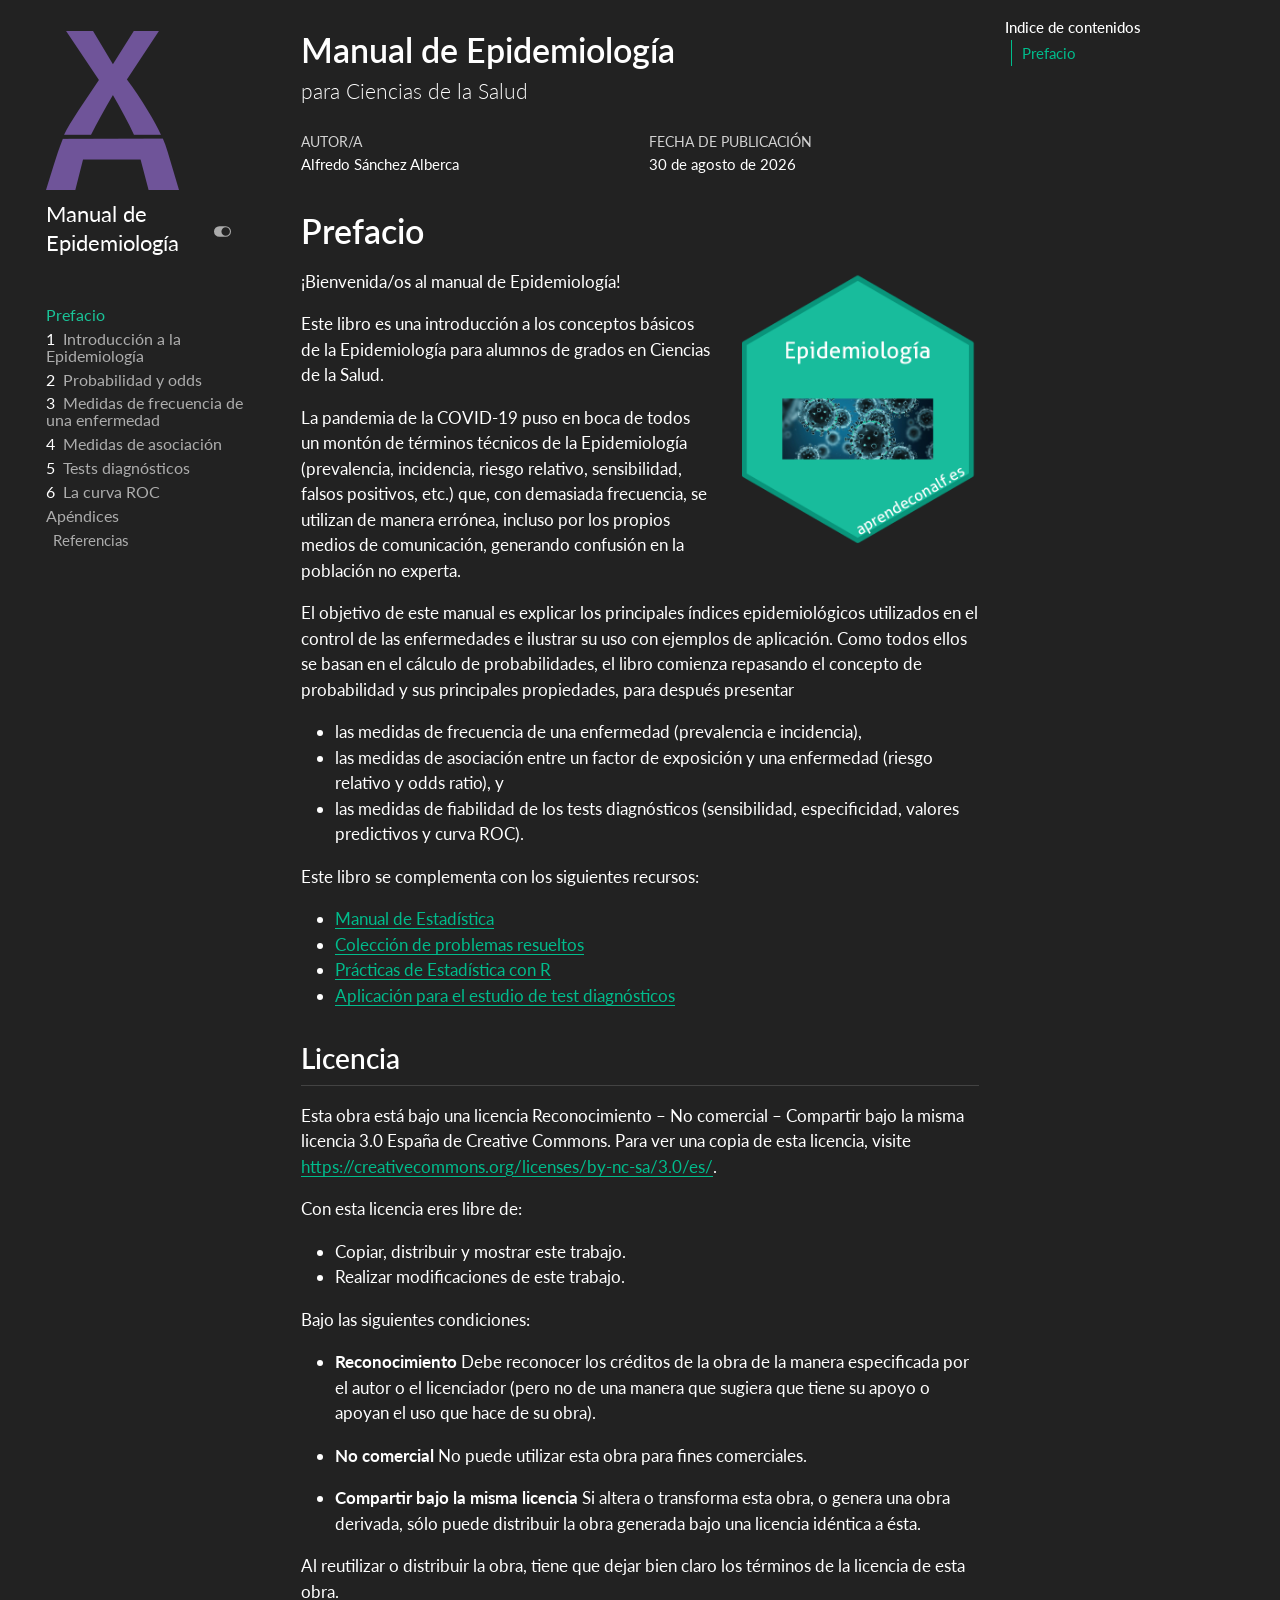
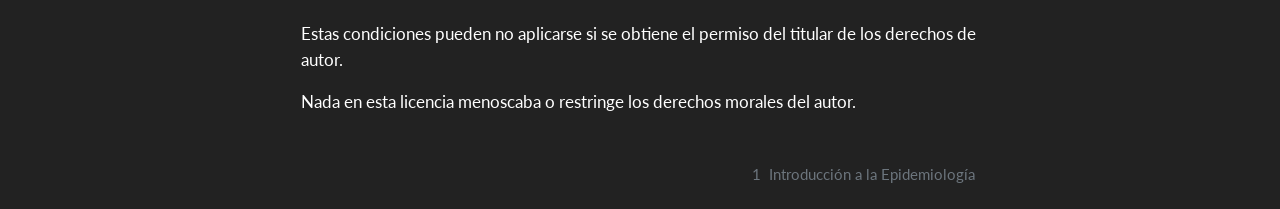
==== docs/index.html @ 42245c19 "Importación inicial." ====
<!DOCTYPE html>
<html xmlns="http://www.w3.org/1999/xhtml" lang="es" xml:lang="es"><head>

<meta charset="utf-8">
<meta name="generator" content="quarto-1.6.40">

<meta name="viewport" content="width=device-width, initial-scale=1.0, user-scalable=yes">

<meta name="author" content="Alfredo Sánchez Alberca">

<title>Manual de Epidemiología</title>
<style>
code{white-space: pre-wrap;}
span.smallcaps{font-variant: small-caps;}
div.columns{display: flex; gap: min(4vw, 1.5em);}
div.column{flex: auto; overflow-x: auto;}
div.hanging-indent{margin-left: 1.5em; text-indent: -1.5em;}
ul.task-list{list-style: none;}
ul.task-list li input[type="checkbox"] {
  width: 0.8em;
  margin: 0 0.8em 0.2em -1em; /* quarto-specific, see https://github.com/quarto-dev/quarto-cli/issues/4556 */ 
  vertical-align: middle;
}
</style>


<script src="site_libs/quarto-nav/quarto-nav.js"></script>
<script src="site_libs/quarto-nav/headroom.min.js"></script>
<script src="site_libs/clipboard/clipboard.min.js"></script>
<script src="site_libs/quarto-search/autocomplete.umd.js"></script>
<script src="site_libs/quarto-search/fuse.min.js"></script>
<script src="site_libs/quarto-search/quarto-search.js"></script>
<meta name="quarto:offset" content="./">
<link href="./01-introduccion.html" rel="next">
<link href="./img/logos/favicon.ico" rel="icon">
<script src="site_libs/quarto-html/quarto.js"></script>
<script src="site_libs/quarto-html/popper.min.js"></script>
<script src="site_libs/quarto-html/tippy.umd.min.js"></script>
<script src="site_libs/quarto-html/anchor.min.js"></script>
<link href="site_libs/quarto-html/tippy.css" rel="stylesheet">
<link href="site_libs/quarto-html/quarto-syntax-highlighting-dece3bd051e391dd7205a6b15f93dc59.css" rel="stylesheet" class="quarto-color-scheme" id="quarto-text-highlighting-styles">
<link href="site_libs/quarto-html/quarto-syntax-highlighting-dark-ed04999718f06b735b1f8009dce43b94.css" rel="stylesheet" class="quarto-color-scheme quarto-color-alternate" id="quarto-text-highlighting-styles">
<script src="site_libs/bootstrap/bootstrap.min.js"></script>
<link href="site_libs/bootstrap/bootstrap-icons.css" rel="stylesheet">
<link href="site_libs/bootstrap/bootstrap-e6bca0c1ddfa0cf89059e52d707f2d83.min.css" rel="stylesheet" append-hash="true" class="quarto-color-scheme" id="quarto-bootstrap" data-mode="light">
<link href="site_libs/bootstrap/bootstrap-dark-5316e78002692aa0bc56f15a3c23a1e3.min.css" rel="stylesheet" append-hash="true" class="quarto-color-scheme quarto-color-alternate" id="quarto-bootstrap" data-mode="dark">
<script id="quarto-search-options" type="application/json">{
  "location": "sidebar",
  "copy-button": false,
  "collapse-after": 3,
  "panel-placement": "start",
  "type": "textbox",
  "limit": 50,
  "keyboard-shortcut": [
    "f",
    "/",
    "s"
  ],
  "show-item-context": false,
  "language": {
    "search-no-results-text": "Sin resultados",
    "search-matching-documents-text": "documentos encontrados",
    "search-copy-link-title": "Copiar el enlace en la busqueda",
    "search-hide-matches-text": "Esconder resultados adicionales",
    "search-more-match-text": "hay más resultados en este documento",
    "search-more-matches-text": "más resultados en este documento",
    "search-clear-button-title": "Borrar",
    "search-text-placeholder": "",
    "search-detached-cancel-button-title": "Cancelar",
    "search-submit-button-title": "Enviar",
    "search-label": "Buscar"
  }
}</script>


<meta property="og:title" content="Manual de Epidemiología">
<meta property="og:description" content="para Ciencias de la Salud">
<meta property="og:image" content="img/logos/sticker.png">
<meta property="og:site_name" content="Manual de Epidemiología">
<meta name="twitter:title" content="Manual de Epidemiología">
<meta name="twitter:description" content="para Ciencias de la Salud">
<meta name="twitter:image" content="img/logos/sticker.png">
<meta name="twitter:site" content="@aprendeconalf">
<meta name="twitter:card" content="summary_large_image">
</head>

<body class="nav-sidebar floating">

<div id="quarto-search-results"></div>
  <header id="quarto-header" class="headroom fixed-top">
  <nav class="quarto-secondary-nav">
    <div class="container-fluid d-flex">
      <button type="button" class="quarto-btn-toggle btn" data-bs-toggle="collapse" role="button" data-bs-target=".quarto-sidebar-collapse-item" aria-controls="quarto-sidebar" aria-expanded="false" aria-label="Alternar barra lateral" onclick="if (window.quartoToggleHeadroom) { window.quartoToggleHeadroom(); }">
        <i class="bi bi-layout-text-sidebar-reverse"></i>
      </button>
        <nav class="quarto-page-breadcrumbs" aria-label="breadcrumb"><ol class="breadcrumb"><li class="breadcrumb-item"><a href="./index.html">Prefacio</a></li></ol></nav>
        <a class="flex-grow-1" role="navigation" data-bs-toggle="collapse" data-bs-target=".quarto-sidebar-collapse-item" aria-controls="quarto-sidebar" aria-expanded="false" aria-label="Alternar barra lateral" onclick="if (window.quartoToggleHeadroom) { window.quartoToggleHeadroom(); }">      
        </a>
      <button type="button" class="btn quarto-search-button" aria-label="Buscar" onclick="window.quartoOpenSearch();">
        <i class="bi bi-search"></i>
      </button>
    </div>
  </nav>
</header>
<!-- content -->
<div id="quarto-content" class="quarto-container page-columns page-rows-contents page-layout-article">
<!-- sidebar -->
  <nav id="quarto-sidebar" class="sidebar collapse collapse-horizontal quarto-sidebar-collapse-item sidebar-navigation floating overflow-auto">
    <div class="pt-lg-2 mt-2 text-left sidebar-header sidebar-header-stacked">
      <a href="./index.html" class="sidebar-logo-link">
      <img src="./img/logos/aprendeconalf.png" alt="" class="sidebar-logo py-0 d-lg-inline d-none">
      </a>
    <div class="sidebar-title mb-0 py-0">
      <a href="./">Manual de Epidemiología</a> 
        <div class="sidebar-tools-main tools-wide">
    <a href="https://aprendeconalf.es" title="" class="quarto-navigation-tool px-1" aria-label=""><i class="bi bi-house-fill"></i></a>
    <div class="dropdown">
      <a href="" title="Download" id="quarto-navigation-tool-dropdown-0" class="quarto-navigation-tool dropdown-toggle px-1" data-bs-toggle="dropdown" aria-expanded="false" role="link" aria-label="Download"><i class="bi bi-download"></i></a>
      <ul class="dropdown-menu" aria-labelledby="quarto-navigation-tool-dropdown-0">
          <li>
            <a class="dropdown-item sidebar-tools-main-item" href="./manual-epidemiologia.pdf">
              <i class="bi bi-file-pdf pe-1"></i>
            Download PDF
            </a>
          </li>
          <li>
            <a class="dropdown-item sidebar-tools-main-item" href="./manual-epidemiologia.epub">
              <i class="bi bi-journal pe-1"></i>
            Download ePub
            </a>
          </li>
      </ul>
    </div>
    <div class="dropdown">
      <a href="" title="Share" id="quarto-navigation-tool-dropdown-1" class="quarto-navigation-tool dropdown-toggle px-1" data-bs-toggle="dropdown" aria-expanded="false" role="link" aria-label="Share"><i class="bi bi-share"></i></a>
      <ul class="dropdown-menu" aria-labelledby="quarto-navigation-tool-dropdown-1">
          <li>
            <a class="dropdown-item sidebar-tools-main-item" href="https://twitter.com/intent/tweet?url=|url|">
              <i class="bi bi-twitter pe-1"></i>
            Twitter
            </a>
          </li>
          <li>
            <a class="dropdown-item sidebar-tools-main-item" href="https://www.linkedin.com/sharing/share-offsite/?url=|url|">
              <i class="bi bi-linkedin pe-1"></i>
            LinkedIn
            </a>
          </li>
      </ul>
    </div>
  <a href="" class="quarto-color-scheme-toggle quarto-navigation-tool  px-1" onclick="window.quartoToggleColorScheme(); return false;" title="Alternar modo oscuro"><i class="bi"></i></a>
</div>
    </div>
      </div>
        <div class="mt-2 flex-shrink-0 align-items-center">
        <div class="sidebar-search">
        <div id="quarto-search" class="" title="Buscar"></div>
        </div>
        </div>
    <div class="sidebar-menu-container"> 
    <ul class="list-unstyled mt-1">
        <li class="sidebar-item">
  <div class="sidebar-item-container"> 
  <a href="./index.html" class="sidebar-item-text sidebar-link active">
 <span class="menu-text">Prefacio</span></a>
  </div>
</li>
        <li class="sidebar-item">
  <div class="sidebar-item-container"> 
  <a href="./01-introduccion.html" class="sidebar-item-text sidebar-link">
 <span class="menu-text"><span class="chapter-number">1</span>&nbsp; <span class="chapter-title">Introducción a la Epidemiología</span></span></a>
  </div>
</li>
        <li class="sidebar-item">
  <div class="sidebar-item-container"> 
  <a href="./02-probabilidad.html" class="sidebar-item-text sidebar-link">
 <span class="menu-text"><span class="chapter-number">2</span>&nbsp; <span class="chapter-title">Probabilidad y odds</span></span></a>
  </div>
</li>
        <li class="sidebar-item">
  <div class="sidebar-item-container"> 
  <a href="./03-medidas-frecuencia.html" class="sidebar-item-text sidebar-link">
 <span class="menu-text"><span class="chapter-number">3</span>&nbsp; <span class="chapter-title">Medidas de frecuencia de una enfermedad</span></span></a>
  </div>
</li>
        <li class="sidebar-item">
  <div class="sidebar-item-container"> 
  <a href="./04-medidas-asociacion.html" class="sidebar-item-text sidebar-link">
 <span class="menu-text"><span class="chapter-number">4</span>&nbsp; <span class="chapter-title">Medidas de asociación</span></span></a>
  </div>
</li>
        <li class="sidebar-item">
  <div class="sidebar-item-container"> 
  <a href="./05-tests-diagnosticos.html" class="sidebar-item-text sidebar-link">
 <span class="menu-text"><span class="chapter-number">5</span>&nbsp; <span class="chapter-title">Tests diagnósticos</span></span></a>
  </div>
</li>
        <li class="sidebar-item">
  <div class="sidebar-item-container"> 
  <a href="./06-curva-roc.html" class="sidebar-item-text sidebar-link">
 <span class="menu-text"><span class="chapter-number">6</span>&nbsp; <span class="chapter-title">La curva ROC</span></span></a>
  </div>
</li>
        <li class="sidebar-item sidebar-item-section">
      <div class="sidebar-item-container"> 
            <a class="sidebar-item-text sidebar-link text-start" data-bs-toggle="collapse" data-bs-target="#quarto-sidebar-section-1" role="navigation" aria-expanded="true">
 <span class="menu-text">Apéndices</span></a>
          <a class="sidebar-item-toggle text-start" data-bs-toggle="collapse" data-bs-target="#quarto-sidebar-section-1" role="navigation" aria-expanded="true" aria-label="Alternar sección">
            <i class="bi bi-chevron-right ms-2"></i>
          </a> 
      </div>
      <ul id="quarto-sidebar-section-1" class="collapse list-unstyled sidebar-section depth1 show">  
          <li class="sidebar-item">
  <div class="sidebar-item-container"> 
  <a href="./referencias.html" class="sidebar-item-text sidebar-link">
 <span class="menu-text">Referencias</span></a>
  </div>
</li>
      </ul>
  </li>
    </ul>
    </div>
</nav>
<div id="quarto-sidebar-glass" class="quarto-sidebar-collapse-item" data-bs-toggle="collapse" data-bs-target=".quarto-sidebar-collapse-item"></div>
<!-- margin-sidebar -->
    <div id="quarto-margin-sidebar" class="sidebar margin-sidebar">
        <nav id="TOC" role="doc-toc" class="toc-active">
    <h2 id="toc-title">Indice de contenidos</h2>
   
  <ul>
  <li><a href="#prefacio" id="toc-prefacio" class="nav-link active" data-scroll-target="#prefacio">Prefacio</a>
  <ul class="collapse">
  <li><a href="#licencia" id="toc-licencia" class="nav-link" data-scroll-target="#licencia">Licencia</a></li>
  </ul></li>
  </ul>
</nav>
    </div>
<!-- main -->
<main class="content" id="quarto-document-content">

<header id="title-block-header" class="quarto-title-block default">
<div class="quarto-title">
<h1 class="title">Manual de Epidemiología</h1>
<p class="subtitle lead">para Ciencias de la Salud</p>
</div>



<div class="quarto-title-meta">

    <div>
    <div class="quarto-title-meta-heading">Autor/a</div>
    <div class="quarto-title-meta-contents">
             <p>Alfredo Sánchez Alberca </p>
          </div>
  </div>
    
    <div>
    <div class="quarto-title-meta-heading">Fecha de Publicación</div>
    <div class="quarto-title-meta-contents">
      <p class="date">30 de agosto de 2026</p>
    </div>
  </div>
  
    
  </div>
  


</header>



<section id="prefacio" class="level1 unnumbered">
<h1 class="unnumbered">Prefacio</h1><p><img src="img/logos/sticker.png" title="Manual de Epidemiología" class="quarto-cover-image img-fluid"></p>
<p>¡Bienvenida/os al manual de Epidemiología!</p>
<p>Este libro es una introducción a los conceptos básicos de la Epidemiología para alumnos de grados en Ciencias de la Salud.</p>
<p>La pandemia de la COVID-19 puso en boca de todos un montón de términos técnicos de la Epidemiología (prevalencia, incidencia, riesgo relativo, sensibilidad, falsos positivos, etc.) que, con demasiada frecuencia, se utilizan de manera errónea, incluso por los propios medios de comunicación, generando confusión en la población no experta.</p>
<p>El objetivo de este manual es explicar los principales índices epidemiológicos utilizados en el control de las enfermedades e ilustrar su uso con ejemplos de aplicación. Como todos ellos se basan en el cálculo de probabilidades, el libro comienza repasando el concepto de probabilidad y sus principales propiedades, para después presentar</p>
<ul>
<li>las medidas de frecuencia de una enfermedad (prevalencia e incidencia),</li>
<li>las medidas de asociación entre un factor de exposición y una enfermedad (riesgo relativo y odds ratio), y</li>
<li>las medidas de fiabilidad de los tests diagnósticos (sensibilidad, especificidad, valores predictivos y curva ROC).</li>
</ul>
<p>Este libro se complementa con los siguientes recursos:</p>
<ul>
<li><a href="https://aprendeconalf.es/estadistica-manual/">Manual de Estadística</a></li>
<li><a href="https://aprendeconalf.es/estadistica-ejercicios/">Colección de problemas resueltos</a></li>
<li><a href="https://aprendeconalf.es/estadistica-practicas-r/">Prácticas de Estadística con R</a></li>
<li><a href="http://nube.aprendeconalf.es/shiny/diagnostic-test/">Aplicación para el estudio de test diagnósticos</a></li>
</ul>
<section id="licencia" class="level2">
<h2 class="anchored" data-anchor-id="licencia">Licencia</h2>
<p>Esta obra está bajo una licencia Reconocimiento – No comercial – Compartir bajo la misma licencia 3.0 España de Creative Commons. Para ver una copia de esta licencia, visite <a href="https://creativecommons.org/licenses/by-nc-sa/3.0/es/">https://creativecommons.org/licenses/by-nc-sa/3.0/es/</a>.</p>
<p>Con esta licencia eres libre de:</p>
<ul>
<li>Copiar, distribuir y mostrar este trabajo.</li>
<li>Realizar modificaciones de este trabajo.</li>
</ul>
<p>Bajo las siguientes condiciones:</p>
<ul>
<li><p><strong>Reconocimiento</strong> Debe reconocer los créditos de la obra de la manera especificada por el autor o el licenciador (pero no de una manera que sugiera que tiene su apoyo o apoyan el uso que hace de su obra).</p></li>
<li><p><strong>No comercial</strong> No puede utilizar esta obra para fines comerciales.</p></li>
<li><p><strong>Compartir bajo la misma licencia</strong> Si altera o transforma esta obra, o genera una obra derivada, sólo puede distribuir la obra generada bajo una licencia idéntica a ésta.</p></li>
</ul>
<p>Al reutilizar o distribuir la obra, tiene que dejar bien claro los términos de la licencia de esta obra.</p>
<p>Estas condiciones pueden no aplicarse si se obtiene el permiso del titular de los derechos de autor.</p>
<p>Nada en esta licencia menoscaba o restringe los derechos morales del autor.</p>


</section>
</section>

</main> <!-- /main -->
<script id="quarto-html-after-body" type="application/javascript">
window.document.addEventListener("DOMContentLoaded", function (event) {
  const toggleBodyColorMode = (bsSheetEl) => {
    const mode = bsSheetEl.getAttribute("data-mode");
    const bodyEl = window.document.querySelector("body");
    if (mode === "dark") {
      bodyEl.classList.add("quarto-dark");
      bodyEl.classList.remove("quarto-light");
    } else {
      bodyEl.classList.add("quarto-light");
      bodyEl.classList.remove("quarto-dark");
    }
  }
  const toggleBodyColorPrimary = () => {
    const bsSheetEl = window.document.querySelector("link#quarto-bootstrap");
    if (bsSheetEl) {
      toggleBodyColorMode(bsSheetEl);
    }
  }
  toggleBodyColorPrimary();  
  const disableStylesheet = (stylesheets) => {
    for (let i=0; i < stylesheets.length; i++) {
      const stylesheet = stylesheets[i];
      stylesheet.rel = 'prefetch';
    }
  }
  const enableStylesheet = (stylesheets) => {
    for (let i=0; i < stylesheets.length; i++) {
      const stylesheet = stylesheets[i];
      stylesheet.rel = 'stylesheet';
    }
  }
  const manageTransitions = (selector, allowTransitions) => {
    const els = window.document.querySelectorAll(selector);
    for (let i=0; i < els.length; i++) {
      const el = els[i];
      if (allowTransitions) {
        el.classList.remove('notransition');
      } else {
        el.classList.add('notransition');
      }
    }
  }
  const toggleGiscusIfUsed = (isAlternate, darkModeDefault) => {
    const baseTheme = document.querySelector('#giscus-base-theme')?.value ?? 'light';
    const alternateTheme = document.querySelector('#giscus-alt-theme')?.value ?? 'dark';
    let newTheme = '';
    if(darkModeDefault) {
      newTheme = isAlternate ? baseTheme : alternateTheme;
    } else {
      newTheme = isAlternate ? alternateTheme : baseTheme;
    }
    const changeGiscusTheme = () => {
      // From: https://github.com/giscus/giscus/issues/336
      const sendMessage = (message) => {
        const iframe = document.querySelector('iframe.giscus-frame');
        if (!iframe) return;
        iframe.contentWindow.postMessage({ giscus: message }, 'https://giscus.app');
      }
      sendMessage({
        setConfig: {
          theme: newTheme
        }
      });
    }
    const isGiscussLoaded = window.document.querySelector('iframe.giscus-frame') !== null;
    if (isGiscussLoaded) {
      changeGiscusTheme();
    }
  }
  const toggleColorMode = (alternate) => {
    // Switch the stylesheets
    const alternateStylesheets = window.document.querySelectorAll('link.quarto-color-scheme.quarto-color-alternate');
    manageTransitions('#quarto-margin-sidebar .nav-link', false);
    if (alternate) {
      enableStylesheet(alternateStylesheets);
      for (const sheetNode of alternateStylesheets) {
        if (sheetNode.id === "quarto-bootstrap") {
          toggleBodyColorMode(sheetNode);
        }
      }
    } else {
      disableStylesheet(alternateStylesheets);
      toggleBodyColorPrimary();
    }
    manageTransitions('#quarto-margin-sidebar .nav-link', true);
    // Switch the toggles
    const toggles = window.document.querySelectorAll('.quarto-color-scheme-toggle');
    for (let i=0; i < toggles.length; i++) {
      const toggle = toggles[i];
      if (toggle) {
        if (alternate) {
          toggle.classList.add("alternate");     
        } else {
          toggle.classList.remove("alternate");
        }
      }
    }
    // Hack to workaround the fact that safari doesn't
    // properly recolor the scrollbar when toggling (#1455)
    if (navigator.userAgent.indexOf('Safari') > 0 && navigator.userAgent.indexOf('Chrome') == -1) {
      manageTransitions("body", false);
      window.scrollTo(0, 1);
      setTimeout(() => {
        window.scrollTo(0, 0);
        manageTransitions("body", true);
      }, 40);  
    }
  }
  const isFileUrl = () => { 
    return window.location.protocol === 'file:';
  }
  const hasAlternateSentinel = () => {  
    let styleSentinel = getColorSchemeSentinel();
    if (styleSentinel !== null) {
      return styleSentinel === "alternate";
    } else {
      return false;
    }
  }
  const setStyleSentinel = (alternate) => {
    const value = alternate ? "alternate" : "default";
    if (!isFileUrl()) {
      window.localStorage.setItem("quarto-color-scheme", value);
    } else {
      localAlternateSentinel = value;
    }
  }
  const getColorSchemeSentinel = () => {
    if (!isFileUrl()) {
      const storageValue = window.localStorage.getItem("quarto-color-scheme");
      return storageValue != null ? storageValue : localAlternateSentinel;
    } else {
      return localAlternateSentinel;
    }
  }
  const darkModeDefault = true;
  let localAlternateSentinel = darkModeDefault ? 'alternate' : 'default';
  // Dark / light mode switch
  window.quartoToggleColorScheme = () => {
    // Read the current dark / light value 
    let toAlternate = !hasAlternateSentinel();
    toggleColorMode(toAlternate);
    setStyleSentinel(toAlternate);
    toggleGiscusIfUsed(toAlternate, darkModeDefault);
  };
  // Ensure there is a toggle, if there isn't float one in the top right
  if (window.document.querySelector('.quarto-color-scheme-toggle') === null) {
    const a = window.document.createElement('a');
    a.classList.add('top-right');
    a.classList.add('quarto-color-scheme-toggle');
    a.href = "";
    a.onclick = function() { try { window.quartoToggleColorScheme(); } catch {} return false; };
    const i = window.document.createElement("i");
    i.classList.add('bi');
    a.appendChild(i);
    window.document.body.appendChild(a);
  }
  // Switch to dark mode if need be
  if (hasAlternateSentinel()) {
    toggleColorMode(true);
  } else {
    toggleColorMode(false);
  }
  const icon = "";
  const anchorJS = new window.AnchorJS();
  anchorJS.options = {
    placement: 'right',
    icon: icon
  };
  anchorJS.add('.anchored');
  const isCodeAnnotation = (el) => {
    for (const clz of el.classList) {
      if (clz.startsWith('code-annotation-')) {                     
        return true;
      }
    }
    return false;
  }
  const onCopySuccess = function(e) {
    // button target
    const button = e.trigger;
    // don't keep focus
    button.blur();
    // flash "checked"
    button.classList.add('code-copy-button-checked');
    var currentTitle = button.getAttribute("title");
    button.setAttribute("title", "Copiada");
    let tooltip;
    if (window.bootstrap) {
      button.setAttribute("data-bs-toggle", "tooltip");
      button.setAttribute("data-bs-placement", "left");
      button.setAttribute("data-bs-title", "Copiada");
      tooltip = new bootstrap.Tooltip(button, 
        { trigger: "manual", 
          customClass: "code-copy-button-tooltip",
          offset: [0, -8]});
      tooltip.show();    
    }
    setTimeout(function() {
      if (tooltip) {
        tooltip.hide();
        button.removeAttribute("data-bs-title");
        button.removeAttribute("data-bs-toggle");
        button.removeAttribute("data-bs-placement");
      }
      button.setAttribute("title", currentTitle);
      button.classList.remove('code-copy-button-checked');
    }, 1000);
    // clear code selection
    e.clearSelection();
  }
  const getTextToCopy = function(trigger) {
      const codeEl = trigger.previousElementSibling.cloneNode(true);
      for (const childEl of codeEl.children) {
        if (isCodeAnnotation(childEl)) {
          childEl.remove();
        }
      }
      return codeEl.innerText;
  }
  const clipboard = new window.ClipboardJS('.code-copy-button:not([data-in-quarto-modal])', {
    text: getTextToCopy
  });
  clipboard.on('success', onCopySuccess);
  if (window.document.getElementById('quarto-embedded-source-code-modal')) {
    const clipboardModal = new window.ClipboardJS('.code-copy-button[data-in-quarto-modal]', {
      text: getTextToCopy,
      container: window.document.getElementById('quarto-embedded-source-code-modal')
    });
    clipboardModal.on('success', onCopySuccess);
  }
    var localhostRegex = new RegExp(/^(?:http|https):\/\/localhost\:?[0-9]*\//);
    var mailtoRegex = new RegExp(/^mailto:/);
      var filterRegex = new RegExp('/' + window.location.host + '/');
    var isInternal = (href) => {
        return filterRegex.test(href) || localhostRegex.test(href) || mailtoRegex.test(href);
    }
    // Inspect non-navigation links and adorn them if external
 	var links = window.document.querySelectorAll('a[href]:not(.nav-link):not(.navbar-brand):not(.toc-action):not(.sidebar-link):not(.sidebar-item-toggle):not(.pagination-link):not(.no-external):not([aria-hidden]):not(.dropdown-item):not(.quarto-navigation-tool):not(.about-link)');
    for (var i=0; i<links.length; i++) {
      const link = links[i];
      if (!isInternal(link.href)) {
        // undo the damage that might have been done by quarto-nav.js in the case of
        // links that we want to consider external
        if (link.dataset.originalHref !== undefined) {
          link.href = link.dataset.originalHref;
        }
      }
    }
  function tippyHover(el, contentFn, onTriggerFn, onUntriggerFn) {
    const config = {
      allowHTML: true,
      maxWidth: 500,
      delay: 100,
      arrow: false,
      appendTo: function(el) {
          return el.parentElement;
      },
      interactive: true,
      interactiveBorder: 10,
      theme: 'quarto',
      placement: 'bottom-start',
    };
    if (contentFn) {
      config.content = contentFn;
    }
    if (onTriggerFn) {
      config.onTrigger = onTriggerFn;
    }
    if (onUntriggerFn) {
      config.onUntrigger = onUntriggerFn;
    }
    window.tippy(el, config); 
  }
  const noterefs = window.document.querySelectorAll('a[role="doc-noteref"]');
  for (var i=0; i<noterefs.length; i++) {
    const ref = noterefs[i];
    tippyHover(ref, function() {
      // use id or data attribute instead here
      let href = ref.getAttribute('data-footnote-href') || ref.getAttribute('href');
      try { href = new URL(href).hash; } catch {}
      const id = href.replace(/^#\/?/, "");
      const note = window.document.getElementById(id);
      if (note) {
        return note.innerHTML;
      } else {
        return "";
      }
    });
  }
  const xrefs = window.document.querySelectorAll('a.quarto-xref');
  const processXRef = (id, note) => {
    // Strip column container classes
    const stripColumnClz = (el) => {
      el.classList.remove("page-full", "page-columns");
      if (el.children) {
        for (const child of el.children) {
          stripColumnClz(child);
        }
      }
    }
    stripColumnClz(note)
    if (id === null || id.startsWith('sec-')) {
      // Special case sections, only their first couple elements
      const container = document.createElement("div");
      if (note.children && note.children.length > 2) {
        container.appendChild(note.children[0].cloneNode(true));
        for (let i = 1; i < note.children.length; i++) {
          const child = note.children[i];
          if (child.tagName === "P" && child.innerText === "") {
            continue;
          } else {
            container.appendChild(child.cloneNode(true));
            break;
          }
        }
        if (window.Quarto?.typesetMath) {
          window.Quarto.typesetMath(container);
        }
        return container.innerHTML
      } else {
        if (window.Quarto?.typesetMath) {
          window.Quarto.typesetMath(note);
        }
        return note.innerHTML;
      }
    } else {
      // Remove any anchor links if they are present
      const anchorLink = note.querySelector('a.anchorjs-link');
      if (anchorLink) {
        anchorLink.remove();
      }
      if (window.Quarto?.typesetMath) {
        window.Quarto.typesetMath(note);
      }
      if (note.classList.contains("callout")) {
        return note.outerHTML;
      } else {
        return note.innerHTML;
      }
    }
  }
  for (var i=0; i<xrefs.length; i++) {
    const xref = xrefs[i];
    tippyHover(xref, undefined, function(instance) {
      instance.disable();
      let url = xref.getAttribute('href');
      let hash = undefined; 
      if (url.startsWith('#')) {
        hash = url;
      } else {
        try { hash = new URL(url).hash; } catch {}
      }
      if (hash) {
        const id = hash.replace(/^#\/?/, "");
        const note = window.document.getElementById(id);
        if (note !== null) {
          try {
            const html = processXRef(id, note.cloneNode(true));
            instance.setContent(html);
          } finally {
            instance.enable();
            instance.show();
          }
        } else {
          // See if we can fetch this
          fetch(url.split('#')[0])
          .then(res => res.text())
          .then(html => {
            const parser = new DOMParser();
            const htmlDoc = parser.parseFromString(html, "text/html");
            const note = htmlDoc.getElementById(id);
            if (note !== null) {
              const html = processXRef(id, note);
              instance.setContent(html);
            } 
          }).finally(() => {
            instance.enable();
            instance.show();
          });
        }
      } else {
        // See if we can fetch a full url (with no hash to target)
        // This is a special case and we should probably do some content thinning / targeting
        fetch(url)
        .then(res => res.text())
        .then(html => {
          const parser = new DOMParser();
          const htmlDoc = parser.parseFromString(html, "text/html");
          const note = htmlDoc.querySelector('main.content');
          if (note !== null) {
            // This should only happen for chapter cross references
            // (since there is no id in the URL)
            // remove the first header
            if (note.children.length > 0 && note.children[0].tagName === "HEADER") {
              note.children[0].remove();
            }
            const html = processXRef(null, note);
            instance.setContent(html);
          } 
        }).finally(() => {
          instance.enable();
          instance.show();
        });
      }
    }, function(instance) {
    });
  }
      let selectedAnnoteEl;
      const selectorForAnnotation = ( cell, annotation) => {
        let cellAttr = 'data-code-cell="' + cell + '"';
        let lineAttr = 'data-code-annotation="' +  annotation + '"';
        const selector = 'span[' + cellAttr + '][' + lineAttr + ']';
        return selector;
      }
      const selectCodeLines = (annoteEl) => {
        const doc = window.document;
        const targetCell = annoteEl.getAttribute("data-target-cell");
        const targetAnnotation = annoteEl.getAttribute("data-target-annotation");
        const annoteSpan = window.document.querySelector(selectorForAnnotation(targetCell, targetAnnotation));
        const lines = annoteSpan.getAttribute("data-code-lines").split(",");
        const lineIds = lines.map((line) => {
          return targetCell + "-" + line;
        })
        let top = null;
        let height = null;
        let parent = null;
        if (lineIds.length > 0) {
            //compute the position of the single el (top and bottom and make a div)
            const el = window.document.getElementById(lineIds[0]);
            top = el.offsetTop;
            height = el.offsetHeight;
            parent = el.parentElement.parentElement;
          if (lineIds.length > 1) {
            const lastEl = window.document.getElementById(lineIds[lineIds.length - 1]);
            const bottom = lastEl.offsetTop + lastEl.offsetHeight;
            height = bottom - top;
          }
          if (top !== null && height !== null && parent !== null) {
            // cook up a div (if necessary) and position it 
            let div = window.document.getElementById("code-annotation-line-highlight");
            if (div === null) {
              div = window.document.createElement("div");
              div.setAttribute("id", "code-annotation-line-highlight");
              div.style.position = 'absolute';
              parent.appendChild(div);
            }
            div.style.top = top - 2 + "px";
            div.style.height = height + 4 + "px";
            div.style.left = 0;
            let gutterDiv = window.document.getElementById("code-annotation-line-highlight-gutter");
            if (gutterDiv === null) {
              gutterDiv = window.document.createElement("div");
              gutterDiv.setAttribute("id", "code-annotation-line-highlight-gutter");
              gutterDiv.style.position = 'absolute';
              const codeCell = window.document.getElementById(targetCell);
              const gutter = codeCell.querySelector('.code-annotation-gutter');
              gutter.appendChild(gutterDiv);
            }
            gutterDiv.style.top = top - 2 + "px";
            gutterDiv.style.height = height + 4 + "px";
          }
          selectedAnnoteEl = annoteEl;
        }
      };
      const unselectCodeLines = () => {
        const elementsIds = ["code-annotation-line-highlight", "code-annotation-line-highlight-gutter"];
        elementsIds.forEach((elId) => {
          const div = window.document.getElementById(elId);
          if (div) {
            div.remove();
          }
        });
        selectedAnnoteEl = undefined;
      };
        // Handle positioning of the toggle
    window.addEventListener(
      "resize",
      throttle(() => {
        elRect = undefined;
        if (selectedAnnoteEl) {
          selectCodeLines(selectedAnnoteEl);
        }
      }, 10)
    );
    function throttle(fn, ms) {
    let throttle = false;
    let timer;
      return (...args) => {
        if(!throttle) { // first call gets through
            fn.apply(this, args);
            throttle = true;
        } else { // all the others get throttled
            if(timer) clearTimeout(timer); // cancel #2
            timer = setTimeout(() => {
              fn.apply(this, args);
              timer = throttle = false;
            }, ms);
        }
      };
    }
      // Attach click handler to the DT
      const annoteDls = window.document.querySelectorAll('dt[data-target-cell]');
      for (const annoteDlNode of annoteDls) {
        annoteDlNode.addEventListener('click', (event) => {
          const clickedEl = event.target;
          if (clickedEl !== selectedAnnoteEl) {
            unselectCodeLines();
            const activeEl = window.document.querySelector('dt[data-target-cell].code-annotation-active');
            if (activeEl) {
              activeEl.classList.remove('code-annotation-active');
            }
            selectCodeLines(clickedEl);
            clickedEl.classList.add('code-annotation-active');
          } else {
            // Unselect the line
            unselectCodeLines();
            clickedEl.classList.remove('code-annotation-active');
          }
        });
      }
  const findCites = (el) => {
    const parentEl = el.parentElement;
    if (parentEl) {
      const cites = parentEl.dataset.cites;
      if (cites) {
        return {
          el,
          cites: cites.split(' ')
        };
      } else {
        return findCites(el.parentElement)
      }
    } else {
      return undefined;
    }
  };
  var bibliorefs = window.document.querySelectorAll('a[role="doc-biblioref"]');
  for (var i=0; i<bibliorefs.length; i++) {
    const ref = bibliorefs[i];
    const citeInfo = findCites(ref);
    if (citeInfo) {
      tippyHover(citeInfo.el, function() {
        var popup = window.document.createElement('div');
        citeInfo.cites.forEach(function(cite) {
          var citeDiv = window.document.createElement('div');
          citeDiv.classList.add('hanging-indent');
          citeDiv.classList.add('csl-entry');
          var biblioDiv = window.document.getElementById('ref-' + cite);
          if (biblioDiv) {
            citeDiv.innerHTML = biblioDiv.innerHTML;
          }
          popup.appendChild(citeDiv);
        });
        return popup.innerHTML;
      });
    }
  }
});
</script>
<nav class="page-navigation">
  <div class="nav-page nav-page-previous">
  </div>
  <div class="nav-page nav-page-next">
      <a href="./01-introduccion.html" class="pagination-link" aria-label="Introducción a la Epidemiología">
        <span class="nav-page-text"><span class="chapter-number">1</span>&nbsp; <span class="chapter-title">Introducción a la Epidemiología</span></span> <i class="bi bi-arrow-right-short"></i>
      </a>
  </div>
</nav>
</div> <!-- /content -->




</body></html>
---- docs/site_libs/quarto-html/tippy.css ----
.tippy-box[data-animation=fade][data-state=hidden]{opacity:0}[data-tippy-root]{max-width:calc(100vw - 10px)}.tippy-box{position:relative;background-color:#333;color:#fff;border-radius:4px;font-size:14px;line-height:1.4;white-space:normal;outline:0;transition-property:transform,visibility,opacity}.tippy-box[data-placement^=top]>.tippy-arrow{bottom:0}.tippy-box[data-placement^=top]>.tippy-arrow:before{bottom:-7px;left:0;border-width:8px 8px 0;border-top-color:initial;transform-origin:center top}.tippy-box[data-placement^=bottom]>.tippy-arrow{top:0}.tippy-box[data-placement^=bottom]>.tippy-arrow:before{top:-7px;left:0;border-width:0 8px 8px;border-bottom-color:initial;transform-origin:center bottom}.tippy-box[data-placement^=left]>.tippy-arrow{right:0}.tippy-box[data-placement^=left]>.tippy-arrow:before{border-width:8px 0 8px 8px;border-left-color:initial;right:-7px;transform-origin:center left}.tippy-box[data-placement^=right]>.tippy-arrow{left:0}.tippy-box[data-placement^=right]>.tippy-arrow:before{left:-7px;border-width:8px 8px 8px 0;border-right-color:initial;transform-origin:center right}.tippy-box[data-inertia][data-state=visible]{transition-timing-function:cubic-bezier(.54,1.5,.38,1.11)}.tippy-arrow{width:16px;height:16px;color:#333}.tippy-arrow:before{content:"";position:absolute;border-color:transparent;border-style:solid}.tippy-content{position:relative;padding:5px 9px;z-index:1}
---- docs/site_libs/quarto-html/quarto-syntax-highlighting-dece3bd051e391dd7205a6b15f93dc59.css ----
/* quarto syntax highlight colors */
:root {
  --quarto-hl-ot-color: #d91e18;
  --quarto-hl-at-color: #a55a00;
  --quarto-hl-ss-color: #008000;
  --quarto-hl-an-color: #696969;
  --quarto-hl-fu-color: #06287e;
  --quarto-hl-st-color: #008000;
  --quarto-hl-cf-color: #d91e18;
  --quarto-hl-op-color: #00769e;
  --quarto-hl-er-color: #7928a1;
  --quarto-hl-bn-color: #7928a1;
  --quarto-hl-al-color: #7928a1;
  --quarto-hl-va-color: #a55a00;
  --quarto-hl-bu-color: inherit;
  --quarto-hl-ex-color: inherit;
  --quarto-hl-pp-color: #7928a1;
  --quarto-hl-in-color: #696969;
  --quarto-hl-vs-color: #008000;
  --quarto-hl-wa-color: #696969;
  --quarto-hl-do-color: #696969;
  --quarto-hl-im-color: inherit;
  --quarto-hl-ch-color: #008000;
  --quarto-hl-dt-color: #7928a1;
  --quarto-hl-fl-color: #a55a00;
  --quarto-hl-co-color: #696969;
  --quarto-hl-cv-color: #696969;
  --quarto-hl-cn-color: #d91e18;
  --quarto-hl-sc-color: #00769e;
  --quarto-hl-dv-color: #7928a1;
  --quarto-hl-kw-color: #d91e18;
}

/* other quarto variables */
:root {
  --quarto-font-monospace: SFMono-Regular, Menlo, Monaco, Consolas, "Liberation Mono", "Courier New", monospace;
}

pre > code.sourceCode > span {
  color: #545454;
}

code span {
  color: #545454;
}

code.sourceCode > span {
  color: #545454;
}

div.sourceCode,
div.sourceCode pre.sourceCode {
  color: #545454;
}

code span.ot {
  color: #d91e18;
  font-style: inherit;
}

code span.at {
  color: #a55a00;
  font-style: inherit;
}

code span.ss {
  color: #008000;
  font-style: inherit;
}

code span.an {
  color: #696969;
  font-style: inherit;
}

code span.fu {
  color: #06287e;
  font-style: inherit;
}

code span.st {
  color: #008000;
  font-style: inherit;
}

code span.cf {
  color: #d91e18;
  font-style: inherit;
}

code span.op {
  color: #00769e;
  font-style: inherit;
}

code span.er {
  color: #7928a1;
  font-style: inherit;
}

code span.bn {
  color: #7928a1;
  font-style: inherit;
}

code span.al {
  color: #7928a1;
  font-style: inherit;
}

code span.va {
  color: #a55a00;
  font-style: inherit;
}

code span.bu {
  font-style: inherit;
}

code span.ex {
  font-style: inherit;
}

code span.pp {
  color: #7928a1;
  font-style: inherit;
}

code span.in {
  color: #696969;
  font-style: inherit;
}

code span.vs {
  color: #008000;
  font-style: inherit;
}

code span.wa {
  color: #696969;
  font-style: italic;
}

code span.do {
  color: #696969;
  font-style: italic;
}

code span.im {
  font-style: inherit;
}

code span.ch {
  color: #008000;
  font-style: inherit;
}

code span.dt {
  color: #7928a1;
  font-style: inherit;
}

code span.fl {
  color: #a55a00;
  font-style: inherit;
}

code span.co {
  color: #696969;
  font-style: inherit;
}

code span.cv {
  color: #696969;
  font-style: italic;
}

code span.cn {
  color: #d91e18;
  font-style: inherit;
}

code span.sc {
  color: #00769e;
  font-style: inherit;
}

code span.dv {
  color: #7928a1;
  font-style: inherit;
}

code span.kw {
  color: #d91e18;
  font-style: inherit;
}

.prevent-inlining {
  content: "</";
}

/*# sourceMappingURL=d529fb46b0d80f642ecba0ce5044f929.css.map */
---- docs/site_libs/quarto-html/quarto-syntax-highlighting-dark-ed04999718f06b735b1f8009dce43b94.css ----
/* quarto syntax highlight colors */
:root {
  --quarto-hl-ot-color: #ffa07a;
  --quarto-hl-at-color: #ffd700;
  --quarto-hl-ss-color: #abe338;
  --quarto-hl-an-color: #d4d0ab;
  --quarto-hl-fu-color: #ffd700;
  --quarto-hl-st-color: #abe338;
  --quarto-hl-cf-color: #ffa07a;
  --quarto-hl-op-color: #00e0e0;
  --quarto-hl-er-color: #dcc6e0;
  --quarto-hl-bn-color: #dcc6e0;
  --quarto-hl-al-color: #dcc6e0;
  --quarto-hl-va-color: #f5ab35;
  --quarto-hl-bu-color: #f5ab35;
  --quarto-hl-ex-color: #ffd700;
  --quarto-hl-pp-color: #dcc6e0;
  --quarto-hl-in-color: #d4d0ab;
  --quarto-hl-vs-color: #abe338;
  --quarto-hl-wa-color: #d4d0ab;
  --quarto-hl-do-color: #d4d0ab;
  --quarto-hl-im-color: #f8f8f2;
  --quarto-hl-ch-color: #abe338;
  --quarto-hl-dt-color: #dcc6e0;
  --quarto-hl-fl-color: #f5ab35;
  --quarto-hl-co-color: #d4d0ab;
  --quarto-hl-cv-color: #d4d0ab;
  --quarto-hl-cn-color: #ffa07a;
  --quarto-hl-sc-color: #00e0e0;
  --quarto-hl-dv-color: #dcc6e0;
  --quarto-hl-kw-color: #ffa07a;
}

/* other quarto variables */
:root {
  --quarto-font-monospace: SFMono-Regular, Menlo, Monaco, Consolas, "Liberation Mono", "Courier New", monospace;
}

pre > code.sourceCode > span {
  color: #f8f8f2;
}

code span {
  color: #f8f8f2;
}

code.sourceCode > span {
  color: #f8f8f2;
}

div.sourceCode,
div.sourceCode pre.sourceCode {
  color: #f8f8f2;
}

code span.ot {
  color: #ffa07a;
  font-style: inherit;
}

code span.at {
  color: #ffd700;
  font-style: inherit;
}

code span.ss {
  color: #abe338;
  font-style: inherit;
}

code span.an {
  color: #d4d0ab;
  font-style: inherit;
}

code span.fu {
  color: #ffd700;
  font-style: inherit;
}

code span.st {
  color: #abe338;
  font-style: inherit;
}

code span.cf {
  color: #ffa07a;
  font-style: inherit;
}

code span.op {
  color: #00e0e0;
  font-style: inherit;
}

code span.er {
  color: #dcc6e0;
  font-style: inherit;
}

code span.bn {
  color: #dcc6e0;
  font-style: inherit;
}

code span.al {
  color: #dcc6e0;
  font-style: inherit;
}

code span.va {
  color: #f5ab35;
  font-style: inherit;
}

code span.bu {
  color: #f5ab35;
  font-style: inherit;
}

code span.ex {
  color: #ffd700;
  font-style: inherit;
}

code span.pp {
  color: #dcc6e0;
  font-style: inherit;
}

code span.in {
  color: #d4d0ab;
  font-style: inherit;
}

code span.vs {
  color: #abe338;
  font-style: inherit;
}

code span.wa {
  color: #d4d0ab;
  font-style: italic;
}

code span.do {
  color: #d4d0ab;
  font-style: italic;
}

code span.im {
  color: #f8f8f2;
  font-style: inherit;
}

code span.ch {
  color: #abe338;
  font-style: inherit;
}

code span.dt {
  color: #dcc6e0;
  font-style: inherit;
}

code span.fl {
  color: #f5ab35;
  font-style: inherit;
}

code span.co {
  color: #d4d0ab;
  font-style: inherit;
}

code span.cv {
  color: #d4d0ab;
  font-style: italic;
}

code span.cn {
  color: #ffa07a;
  font-style: inherit;
}

code span.sc {
  color: #00e0e0;
  font-style: inherit;
}

code span.dv {
  color: #dcc6e0;
  font-style: inherit;
}

code span.kw {
  color: #ffa07a;
  font-style: inherit;
}

.prevent-inlining {
  content: "</";
}

/*# sourceMappingURL=0a4243f65786dc29ac7c094ef23efbcb.css.map */
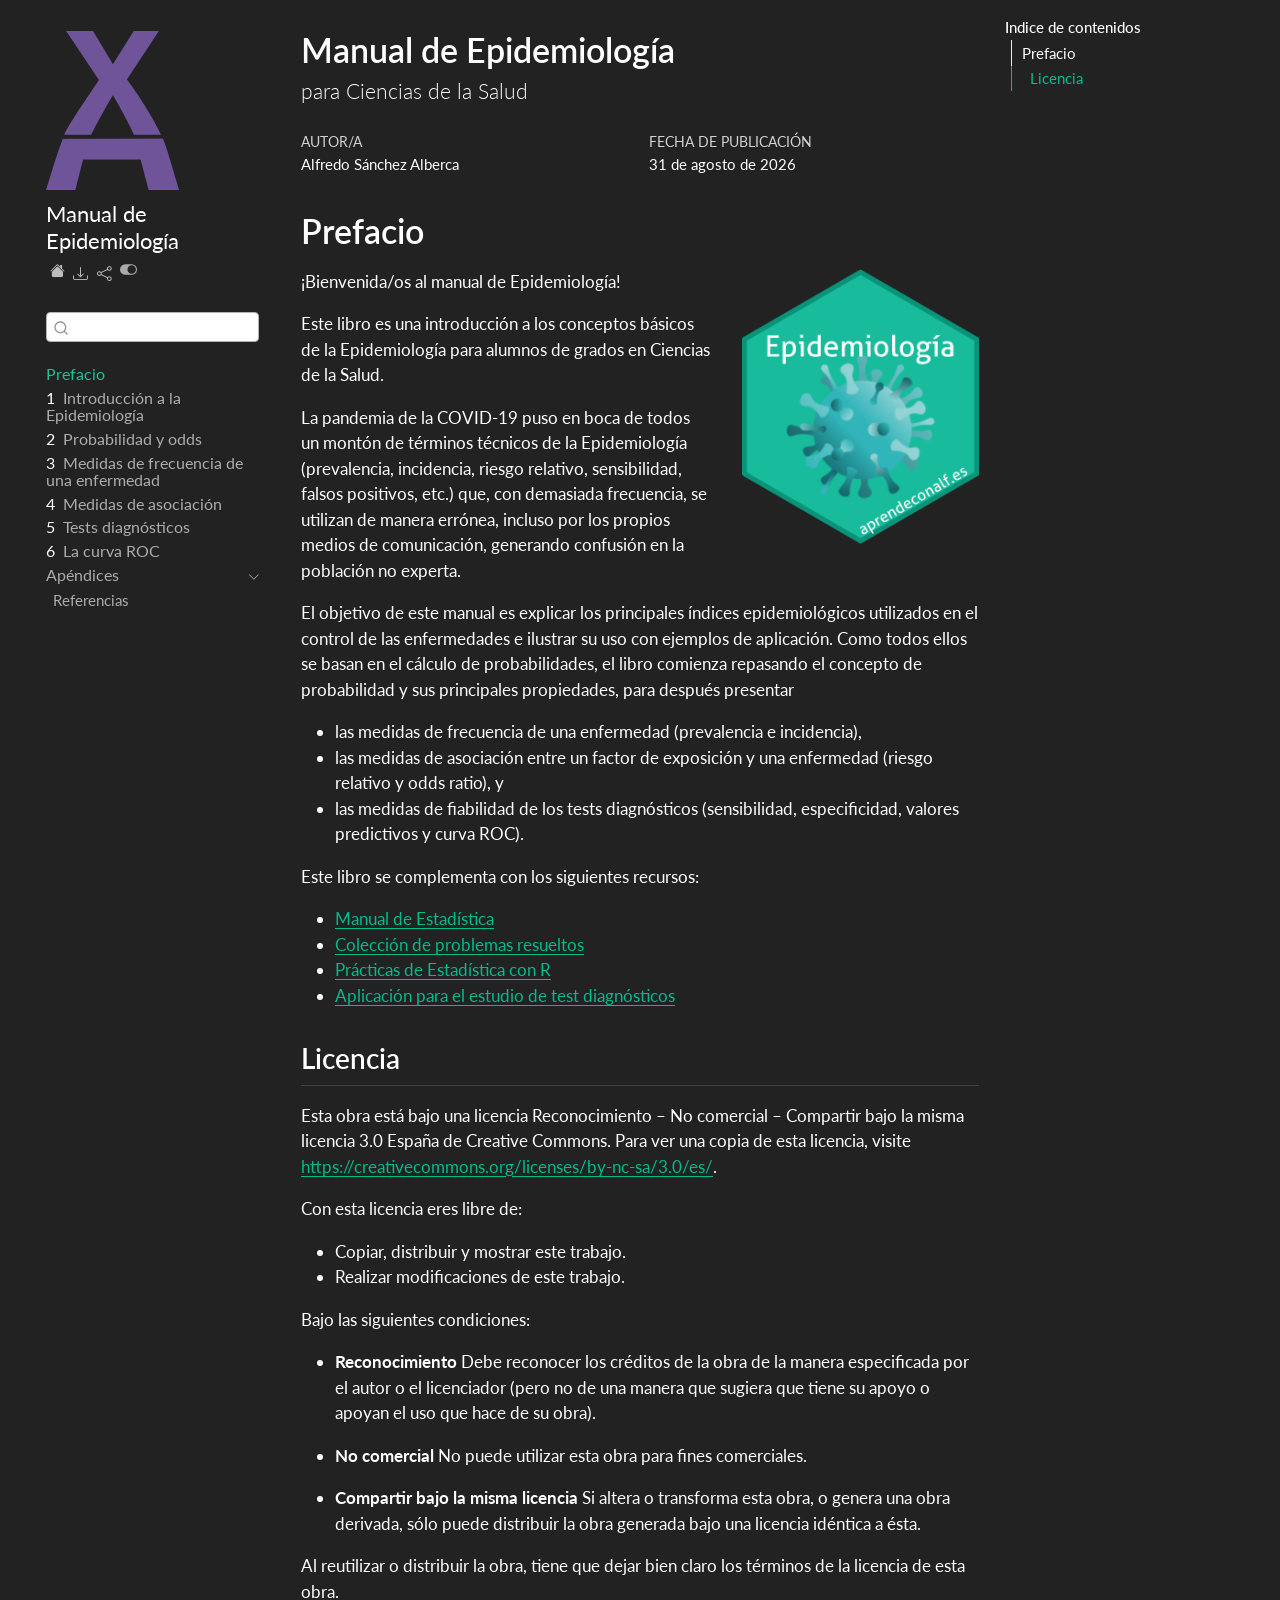
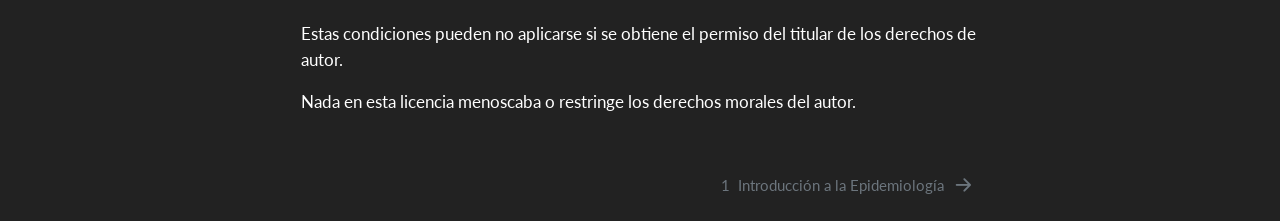
==== commit 772dae9f: "Cambio de sticker." ====
--- a/docs/index.html
+++ b/docs/index.html
@@ -2,7 +2,7 @@
 <html xmlns="http://www.w3.org/1999/xhtml" lang="es" xml:lang="es"><head>
 
 <meta charset="utf-8">
-<meta name="generator" content="quarto-1.6.40">
+<meta name="generator" content="quarto-1.9.38">
 
 <meta name="viewport" content="width=device-width, initial-scale=1.0, user-scalable=yes">
 
@@ -10,6 +10,9 @@
 
 <title>Manual de Epidemiología</title>
 <style>
+/* Default styles provided by pandoc.
+** See https://pandoc.org/MANUAL.html#variables-for-html for config info.
+*/
 code{white-space: pre-wrap;}
 span.smallcaps{font-variant: small-caps;}
 div.columns{display: flex; gap: min(4vw, 1.5em);}
@@ -33,17 +36,18 @@
 <meta name="quarto:offset" content="./">
 <link href="./01-introduccion.html" rel="next">
 <link href="./img/logos/favicon.ico" rel="icon">
-<script src="site_libs/quarto-html/quarto.js"></script>
+<script src="site_libs/quarto-html/quarto.js" type="module"></script>
+<script src="site_libs/quarto-html/tabsets/tabsets.js" type="module"></script>
 <script src="site_libs/quarto-html/popper.min.js"></script>
 <script src="site_libs/quarto-html/tippy.umd.min.js"></script>
 <script src="site_libs/quarto-html/anchor.min.js"></script>
 <link href="site_libs/quarto-html/tippy.css" rel="stylesheet">
-<link href="site_libs/quarto-html/quarto-syntax-highlighting-dece3bd051e391dd7205a6b15f93dc59.css" rel="stylesheet" class="quarto-color-scheme" id="quarto-text-highlighting-styles">
-<link href="site_libs/quarto-html/quarto-syntax-highlighting-dark-ed04999718f06b735b1f8009dce43b94.css" rel="stylesheet" class="quarto-color-scheme quarto-color-alternate" id="quarto-text-highlighting-styles">
+<link href="site_libs/quarto-html/quarto-syntax-highlighting-33269adcf1721b81efc5ea7fcfe7f0ee.css" rel="stylesheet" class="quarto-color-scheme" id="quarto-text-highlighting-styles">
+<link href="site_libs/quarto-html/quarto-syntax-highlighting-dark-5a2acb6f4ed5aeb23a104ba421924b87.css" rel="stylesheet" class="quarto-color-scheme quarto-color-alternate" id="quarto-text-highlighting-styles">
 <script src="site_libs/bootstrap/bootstrap.min.js"></script>
 <link href="site_libs/bootstrap/bootstrap-icons.css" rel="stylesheet">
-<link href="site_libs/bootstrap/bootstrap-e6bca0c1ddfa0cf89059e52d707f2d83.min.css" rel="stylesheet" append-hash="true" class="quarto-color-scheme" id="quarto-bootstrap" data-mode="light">
-<link href="site_libs/bootstrap/bootstrap-dark-5316e78002692aa0bc56f15a3c23a1e3.min.css" rel="stylesheet" append-hash="true" class="quarto-color-scheme quarto-color-alternate" id="quarto-bootstrap" data-mode="dark">
+<link href="site_libs/bootstrap/bootstrap-b050db56f2b97c639b7ebc2cf71c06d7.min.css" rel="stylesheet" append-hash="true" class="quarto-color-scheme" id="quarto-bootstrap" data-mode="light">
+<link href="site_libs/bootstrap/bootstrap-dark-5e50218c20039713403b52e69b91eb5d.min.css" rel="stylesheet" append-hash="true" class="quarto-color-scheme quarto-color-alternate" id="quarto-bootstrap" data-mode="dark">
 <script id="quarto-search-options" type="application/json">{
   "location": "sidebar",
   "copy-button": false,
@@ -84,7 +88,167 @@
 <meta name="twitter:card" content="summary_large_image">
 </head>
 
-<body class="nav-sidebar floating">
+<body class="nav-sidebar floating quarto-dark"><script id="quarto-html-before-body" type="application/javascript">
+    const toggleBodyColorMode = (bsSheetEl) => {
+      const mode = bsSheetEl.getAttribute("data-mode");
+      const bodyEl = window.document.querySelector("body");
+      if (mode === "dark") {
+        bodyEl.classList.add("quarto-dark");
+        bodyEl.classList.remove("quarto-light");
+      } else {
+        bodyEl.classList.add("quarto-light");
+        bodyEl.classList.remove("quarto-dark");
+      }
+    }
+    const toggleBodyColorPrimary = () => {
+      const bsSheetEl = window.document.querySelector("link#quarto-bootstrap:not([rel=disabled-stylesheet])");
+      if (bsSheetEl) {
+        toggleBodyColorMode(bsSheetEl);
+      }
+    }
+    const setColorSchemeToggle = (alternate) => {
+      const toggles = window.document.querySelectorAll('.quarto-color-scheme-toggle');
+      for (let i=0; i < toggles.length; i++) {
+        const toggle = toggles[i];
+        if (toggle) {
+          if (alternate) {
+            toggle.classList.add("alternate");
+          } else {
+            toggle.classList.remove("alternate");
+          }
+        }
+      }
+    };
+    const toggleColorMode = (alternate) => {
+      // Switch the stylesheets
+      const primaryStylesheets = window.document.querySelectorAll('link.quarto-color-scheme:not(.quarto-color-alternate)');
+      const alternateStylesheets = window.document.querySelectorAll('link.quarto-color-scheme.quarto-color-alternate');
+      manageTransitions('#quarto-margin-sidebar .nav-link', false);
+      if (alternate) {
+        // note: dark is layered on light, we don't disable primary!
+        enableStylesheet(alternateStylesheets);
+        for (const sheetNode of alternateStylesheets) {
+          if (sheetNode.id === "quarto-bootstrap") {
+            toggleBodyColorMode(sheetNode);
+          }
+        }
+      } else {
+        disableStylesheet(alternateStylesheets);
+        enableStylesheet(primaryStylesheets)
+        toggleBodyColorPrimary();
+      }
+      manageTransitions('#quarto-margin-sidebar .nav-link', true);
+      // Switch the toggles
+      setColorSchemeToggle(alternate)
+      // Hack to workaround the fact that safari doesn't
+      // properly recolor the scrollbar when toggling (#1455)
+      if (navigator.userAgent.indexOf('Safari') > 0 && navigator.userAgent.indexOf('Chrome') == -1) {
+        manageTransitions("body", false);
+        window.scrollTo(0, 1);
+        setTimeout(() => {
+          window.scrollTo(0, 0);
+          manageTransitions("body", true);
+        }, 40);
+      }
+    }
+    const disableStylesheet = (stylesheets) => {
+      for (let i=0; i < stylesheets.length; i++) {
+        const stylesheet = stylesheets[i];
+        stylesheet.rel = 'disabled-stylesheet';
+      }
+    }
+    const enableStylesheet = (stylesheets) => {
+      for (let i=0; i < stylesheets.length; i++) {
+        const stylesheet = stylesheets[i];
+        if(stylesheet.rel !== 'stylesheet') { // for Chrome, which will still FOUC without this check
+          stylesheet.rel = 'stylesheet';
+        }
+      }
+    }
+    const manageTransitions = (selector, allowTransitions) => {
+      const els = window.document.querySelectorAll(selector);
+      for (let i=0; i < els.length; i++) {
+        const el = els[i];
+        if (allowTransitions) {
+          el.classList.remove('notransition');
+        } else {
+          el.classList.add('notransition');
+        }
+      }
+    }
+    const isFileUrl = () => {
+      return window.location.protocol === 'file:';
+    }
+    const hasAlternateSentinel = () => {
+      let styleSentinel = getColorSchemeSentinel();
+      if (styleSentinel !== null) {
+        return styleSentinel === "alternate";
+      } else {
+        return false;
+      }
+    }
+    const setStyleSentinel = (alternate) => {
+      const value = alternate ? "alternate" : "default";
+      if (!isFileUrl()) {
+        window.localStorage.setItem("quarto-color-scheme", value);
+      } else {
+        localAlternateSentinel = value;
+      }
+    }
+    const getColorSchemeSentinel = () => {
+      if (!isFileUrl()) {
+        const storageValue = window.localStorage.getItem("quarto-color-scheme");
+        return storageValue != null ? storageValue : localAlternateSentinel;
+      } else {
+        return localAlternateSentinel;
+      }
+    }
+    const toggleGiscusIfUsed = (isAlternate, darkModeDefault) => {
+      const baseTheme = document.querySelector('#giscus-base-theme')?.value ?? 'light';
+      const alternateTheme = document.querySelector('#giscus-alt-theme')?.value ?? 'dark';
+      let newTheme = '';
+      if(authorPrefersDark) {
+        newTheme = isAlternate ? baseTheme : alternateTheme;
+      } else {
+        newTheme = isAlternate ? alternateTheme : baseTheme;
+      }
+      const changeGiscusTheme = () => {
+        // From: https://github.com/giscus/giscus/issues/336
+        const sendMessage = (message) => {
+          const iframe = document.querySelector('iframe.giscus-frame');
+          if (!iframe) return;
+          iframe.contentWindow.postMessage({ giscus: message }, 'https://giscus.app');
+        }
+        sendMessage({
+          setConfig: {
+            theme: newTheme
+          }
+        });
+      }
+      const isGiscussLoaded = window.document.querySelector('iframe.giscus-frame') !== null;
+      if (isGiscussLoaded) {
+        changeGiscusTheme();
+      }
+    };
+    const authorPrefersDark = true;
+    const darkModeDefault = authorPrefersDark;
+    let localAlternateSentinel = darkModeDefault ? 'alternate' : 'default';
+    // Dark / light mode switch
+    window.quartoToggleColorScheme = () => {
+      // Read the current dark / light value
+      let toAlternate = !hasAlternateSentinel();
+      toggleColorMode(toAlternate);
+      setStyleSentinel(toAlternate);
+      toggleGiscusIfUsed(toAlternate, darkModeDefault);
+      window.dispatchEvent(new Event('resize'));
+    };
+    // Switch to dark mode if need be
+    if (hasAlternateSentinel()) {
+      toggleColorMode(true);
+    } else {
+      toggleColorMode(false);
+    }
+  </script>
 
 <div id="quarto-search-results"></div>
   <header id="quarto-header" class="headroom fixed-top">
@@ -108,7 +272,8 @@
   <nav id="quarto-sidebar" class="sidebar collapse collapse-horizontal quarto-sidebar-collapse-item sidebar-navigation floating overflow-auto">
     <div class="pt-lg-2 mt-2 text-left sidebar-header sidebar-header-stacked">
       <a href="./index.html" class="sidebar-logo-link">
-      <img src="./img/logos/aprendeconalf.png" alt="" class="sidebar-logo py-0 d-lg-inline d-none">
+      <img src="./img/logos/aprendeconalf.png" alt="" class="sidebar-logo light-content py-0 d-lg-inline d-none">
+      <img src="./img/logos/aprendeconalf.png" alt="" class="sidebar-logo dark-content py-0 d-lg-inline d-none">
       </a>
     <div class="sidebar-title mb-0 py-0">
       <a href="./">Manual de Epidemiología</a> 
@@ -238,6 +403,7 @@
 <!-- main -->
 <main class="content" id="quarto-document-content">
 
+
 <header id="title-block-header" class="quarto-title-block default">
 <div class="quarto-title">
 <h1 class="title">Manual de Epidemiología</h1>
@@ -258,7 +424,7 @@
     <div>
     <div class="quarto-title-meta-heading">Fecha de Publicación</div>
     <div class="quarto-title-meta-contents">
-      <p class="date">30 de agosto de 2026</p>
+      <p class="date">31 de agosto de 2026</p>
     </div>
   </div>
   
@@ -272,7 +438,7 @@
 
 
 <section id="prefacio" class="level1 unnumbered">
-<h1 class="unnumbered">Prefacio</h1><p><img src="img/logos/sticker.png" title="Manual de Epidemiología" class="quarto-cover-image img-fluid"></p>
+<h1 class="unnumbered">Prefacio</h1><p><img src="img/logos/sticker.png" title="Manual de Epidemiología" class="quarto-cover-image nolightbox img-fluid"></p>
 <p>¡Bienvenida/os al manual de Epidemiología!</p>
 <p>Este libro es una introducción a los conceptos básicos de la Epidemiología para alumnos de grados en Ciencias de la Salud.</p>
 <p>La pandemia de la COVID-19 puso en boca de todos un montón de términos técnicos de la Epidemiología (prevalencia, incidencia, riesgo relativo, sensibilidad, falsos positivos, etc.) que, con demasiada frecuencia, se utilizan de manera errónea, incluso por los propios medios de comunicación, generando confusión en la población no experta.</p>
@@ -313,380 +479,256 @@
 
 </main> <!-- /main -->
 <script id="quarto-html-after-body" type="application/javascript">
-window.document.addEventListener("DOMContentLoaded", function (event) {
-  const toggleBodyColorMode = (bsSheetEl) => {
-    const mode = bsSheetEl.getAttribute("data-mode");
-    const bodyEl = window.document.querySelector("body");
-    if (mode === "dark") {
-      bodyEl.classList.add("quarto-dark");
-      bodyEl.classList.remove("quarto-light");
-    } else {
-      bodyEl.classList.add("quarto-light");
-      bodyEl.classList.remove("quarto-dark");
-    }
-  }
-  const toggleBodyColorPrimary = () => {
-    const bsSheetEl = window.document.querySelector("link#quarto-bootstrap");
-    if (bsSheetEl) {
-      toggleBodyColorMode(bsSheetEl);
-    }
-  }
-  toggleBodyColorPrimary();  
-  const disableStylesheet = (stylesheets) => {
-    for (let i=0; i < stylesheets.length; i++) {
-      const stylesheet = stylesheets[i];
-      stylesheet.rel = 'prefetch';
-    }
-  }
-  const enableStylesheet = (stylesheets) => {
-    for (let i=0; i < stylesheets.length; i++) {
-      const stylesheet = stylesheets[i];
-      stylesheet.rel = 'stylesheet';
-    }
-  }
-  const manageTransitions = (selector, allowTransitions) => {
-    const els = window.document.querySelectorAll(selector);
-    for (let i=0; i < els.length; i++) {
-      const el = els[i];
-      if (allowTransitions) {
-        el.classList.remove('notransition');
-      } else {
-        el.classList.add('notransition');
-      }
-    }
-  }
-  const toggleGiscusIfUsed = (isAlternate, darkModeDefault) => {
-    const baseTheme = document.querySelector('#giscus-base-theme')?.value ?? 'light';
-    const alternateTheme = document.querySelector('#giscus-alt-theme')?.value ?? 'dark';
-    let newTheme = '';
-    if(darkModeDefault) {
-      newTheme = isAlternate ? baseTheme : alternateTheme;
-    } else {
-      newTheme = isAlternate ? alternateTheme : baseTheme;
-    }
-    const changeGiscusTheme = () => {
-      // From: https://github.com/giscus/giscus/issues/336
-      const sendMessage = (message) => {
-        const iframe = document.querySelector('iframe.giscus-frame');
-        if (!iframe) return;
-        iframe.contentWindow.postMessage({ giscus: message }, 'https://giscus.app');
-      }
-      sendMessage({
-        setConfig: {
-          theme: newTheme
-        }
-      });
-    }
-    const isGiscussLoaded = window.document.querySelector('iframe.giscus-frame') !== null;
-    if (isGiscussLoaded) {
-      changeGiscusTheme();
-    }
-  }
-  const toggleColorMode = (alternate) => {
-    // Switch the stylesheets
-    const alternateStylesheets = window.document.querySelectorAll('link.quarto-color-scheme.quarto-color-alternate');
-    manageTransitions('#quarto-margin-sidebar .nav-link', false);
-    if (alternate) {
-      enableStylesheet(alternateStylesheets);
-      for (const sheetNode of alternateStylesheets) {
-        if (sheetNode.id === "quarto-bootstrap") {
-          toggleBodyColorMode(sheetNode);
-        }
-      }
-    } else {
-      disableStylesheet(alternateStylesheets);
-      toggleBodyColorPrimary();
-    }
-    manageTransitions('#quarto-margin-sidebar .nav-link', true);
-    // Switch the toggles
-    const toggles = window.document.querySelectorAll('.quarto-color-scheme-toggle');
-    for (let i=0; i < toggles.length; i++) {
-      const toggle = toggles[i];
-      if (toggle) {
-        if (alternate) {
-          toggle.classList.add("alternate");     
-        } else {
-          toggle.classList.remove("alternate");
-        }
-      }
-    }
-    // Hack to workaround the fact that safari doesn't
-    // properly recolor the scrollbar when toggling (#1455)
-    if (navigator.userAgent.indexOf('Safari') > 0 && navigator.userAgent.indexOf('Chrome') == -1) {
-      manageTransitions("body", false);
-      window.scrollTo(0, 1);
-      setTimeout(() => {
-        window.scrollTo(0, 0);
-        manageTransitions("body", true);
-      }, 40);  
-    }
-  }
-  const isFileUrl = () => { 
-    return window.location.protocol === 'file:';
-  }
-  const hasAlternateSentinel = () => {  
-    let styleSentinel = getColorSchemeSentinel();
-    if (styleSentinel !== null) {
-      return styleSentinel === "alternate";
-    } else {
+  window.document.addEventListener("DOMContentLoaded", function (event) {
+    // Ensure there is a toggle, if there isn't float one in the top right
+    if (window.document.querySelector('.quarto-color-scheme-toggle') === null) {
+      const a = window.document.createElement('a');
+      a.classList.add('top-right');
+      a.classList.add('quarto-color-scheme-toggle');
+      a.href = "";
+      a.onclick = function() { try { window.quartoToggleColorScheme(); } catch {} return false; };
+      const i = window.document.createElement("i");
+      i.classList.add('bi');
+      a.appendChild(i);
+      window.document.body.appendChild(a);
+    }
+    setColorSchemeToggle(hasAlternateSentinel())
+    const icon = "";
+    const anchorJS = new window.AnchorJS();
+    anchorJS.options = {
+      placement: 'right',
+      icon: icon
+    };
+    anchorJS.add('.anchored');
+    const isCodeAnnotation = (el) => {
+      for (const clz of el.classList) {
+        if (clz.startsWith('code-annotation-')) {                     
+          return true;
+        }
+      }
       return false;
     }
-  }
-  const setStyleSentinel = (alternate) => {
-    const value = alternate ? "alternate" : "default";
-    if (!isFileUrl()) {
-      window.localStorage.setItem("quarto-color-scheme", value);
-    } else {
-      localAlternateSentinel = value;
-    }
-  }
-  const getColorSchemeSentinel = () => {
-    if (!isFileUrl()) {
-      const storageValue = window.localStorage.getItem("quarto-color-scheme");
-      return storageValue != null ? storageValue : localAlternateSentinel;
-    } else {
-      return localAlternateSentinel;
-    }
-  }
-  const darkModeDefault = true;
-  let localAlternateSentinel = darkModeDefault ? 'alternate' : 'default';
-  // Dark / light mode switch
-  window.quartoToggleColorScheme = () => {
-    // Read the current dark / light value 
-    let toAlternate = !hasAlternateSentinel();
-    toggleColorMode(toAlternate);
-    setStyleSentinel(toAlternate);
-    toggleGiscusIfUsed(toAlternate, darkModeDefault);
-  };
-  // Ensure there is a toggle, if there isn't float one in the top right
-  if (window.document.querySelector('.quarto-color-scheme-toggle') === null) {
-    const a = window.document.createElement('a');
-    a.classList.add('top-right');
-    a.classList.add('quarto-color-scheme-toggle');
-    a.href = "";
-    a.onclick = function() { try { window.quartoToggleColorScheme(); } catch {} return false; };
-    const i = window.document.createElement("i");
-    i.classList.add('bi');
-    a.appendChild(i);
-    window.document.body.appendChild(a);
-  }
-  // Switch to dark mode if need be
-  if (hasAlternateSentinel()) {
-    toggleColorMode(true);
-  } else {
-    toggleColorMode(false);
-  }
-  const icon = "";
-  const anchorJS = new window.AnchorJS();
-  anchorJS.options = {
-    placement: 'right',
-    icon: icon
-  };
-  anchorJS.add('.anchored');
-  const isCodeAnnotation = (el) => {
-    for (const clz of el.classList) {
-      if (clz.startsWith('code-annotation-')) {                     
-        return true;
-      }
-    }
-    return false;
-  }
-  const onCopySuccess = function(e) {
-    // button target
-    const button = e.trigger;
-    // don't keep focus
-    button.blur();
-    // flash "checked"
-    button.classList.add('code-copy-button-checked');
-    var currentTitle = button.getAttribute("title");
-    button.setAttribute("title", "Copiada");
-    let tooltip;
-    if (window.bootstrap) {
-      button.setAttribute("data-bs-toggle", "tooltip");
-      button.setAttribute("data-bs-placement", "left");
-      button.setAttribute("data-bs-title", "Copiada");
-      tooltip = new bootstrap.Tooltip(button, 
-        { trigger: "manual", 
-          customClass: "code-copy-button-tooltip",
-          offset: [0, -8]});
-      tooltip.show();    
-    }
-    setTimeout(function() {
-      if (tooltip) {
-        tooltip.hide();
-        button.removeAttribute("data-bs-title");
-        button.removeAttribute("data-bs-toggle");
-        button.removeAttribute("data-bs-placement");
-      }
-      button.setAttribute("title", currentTitle);
-      button.classList.remove('code-copy-button-checked');
-    }, 1000);
-    // clear code selection
-    e.clearSelection();
-  }
-  const getTextToCopy = function(trigger) {
-      const codeEl = trigger.previousElementSibling.cloneNode(true);
+    const onCopySuccess = function(e) {
+      // button target
+      const button = e.trigger;
+      // don't keep focus
+      button.blur();
+      // flash "checked"
+      button.classList.add('code-copy-button-checked');
+      var currentTitle = button.getAttribute("title");
+      button.setAttribute("title", "Copiada");
+      let tooltip;
+      if (window.bootstrap) {
+        button.setAttribute("data-bs-toggle", "tooltip");
+        button.setAttribute("data-bs-placement", "left");
+        button.setAttribute("data-bs-title", "Copiada");
+        tooltip = new bootstrap.Tooltip(button, 
+          { trigger: "manual", 
+            customClass: "code-copy-button-tooltip",
+            offset: [0, -8]});
+        tooltip.show();    
+      }
+      setTimeout(function() {
+        if (tooltip) {
+          tooltip.hide();
+          button.removeAttribute("data-bs-title");
+          button.removeAttribute("data-bs-toggle");
+          button.removeAttribute("data-bs-placement");
+        }
+        button.setAttribute("title", currentTitle);
+        button.classList.remove('code-copy-button-checked');
+      }, 1000);
+      // clear code selection
+      e.clearSelection();
+    }
+    const getTextToCopy = function(trigger) {
+      const outerScaffold = trigger.parentElement.cloneNode(true);
+      const codeEl = outerScaffold.querySelector('code');
       for (const childEl of codeEl.children) {
         if (isCodeAnnotation(childEl)) {
           childEl.remove();
         }
       }
       return codeEl.innerText;
-  }
-  const clipboard = new window.ClipboardJS('.code-copy-button:not([data-in-quarto-modal])', {
-    text: getTextToCopy
-  });
-  clipboard.on('success', onCopySuccess);
-  if (window.document.getElementById('quarto-embedded-source-code-modal')) {
-    const clipboardModal = new window.ClipboardJS('.code-copy-button[data-in-quarto-modal]', {
-      text: getTextToCopy,
-      container: window.document.getElementById('quarto-embedded-source-code-modal')
+    }
+    const clipboard = new window.ClipboardJS('.code-copy-button:not([data-in-quarto-modal])', {
+      text: getTextToCopy
     });
-    clipboardModal.on('success', onCopySuccess);
-  }
-    var localhostRegex = new RegExp(/^(?:http|https):\/\/localhost\:?[0-9]*\//);
-    var mailtoRegex = new RegExp(/^mailto:/);
-      var filterRegex = new RegExp('/' + window.location.host + '/');
-    var isInternal = (href) => {
-        return filterRegex.test(href) || localhostRegex.test(href) || mailtoRegex.test(href);
-    }
-    // Inspect non-navigation links and adorn them if external
- 	var links = window.document.querySelectorAll('a[href]:not(.nav-link):not(.navbar-brand):not(.toc-action):not(.sidebar-link):not(.sidebar-item-toggle):not(.pagination-link):not(.no-external):not([aria-hidden]):not(.dropdown-item):not(.quarto-navigation-tool):not(.about-link)');
-    for (var i=0; i<links.length; i++) {
-      const link = links[i];
-      if (!isInternal(link.href)) {
-        // undo the damage that might have been done by quarto-nav.js in the case of
-        // links that we want to consider external
-        if (link.dataset.originalHref !== undefined) {
-          link.href = link.dataset.originalHref;
-        }
-      }
-    }
-  function tippyHover(el, contentFn, onTriggerFn, onUntriggerFn) {
-    const config = {
-      allowHTML: true,
-      maxWidth: 500,
-      delay: 100,
-      arrow: false,
-      appendTo: function(el) {
-          return el.parentElement;
-      },
-      interactive: true,
-      interactiveBorder: 10,
-      theme: 'quarto',
-      placement: 'bottom-start',
-    };
-    if (contentFn) {
-      config.content = contentFn;
-    }
-    if (onTriggerFn) {
-      config.onTrigger = onTriggerFn;
-    }
-    if (onUntriggerFn) {
-      config.onUntrigger = onUntriggerFn;
-    }
-    window.tippy(el, config); 
-  }
-  const noterefs = window.document.querySelectorAll('a[role="doc-noteref"]');
-  for (var i=0; i<noterefs.length; i++) {
-    const ref = noterefs[i];
-    tippyHover(ref, function() {
-      // use id or data attribute instead here
-      let href = ref.getAttribute('data-footnote-href') || ref.getAttribute('href');
-      try { href = new URL(href).hash; } catch {}
-      const id = href.replace(/^#\/?/, "");
-      const note = window.document.getElementById(id);
-      if (note) {
-        return note.innerHTML;
+    clipboard.on('success', onCopySuccess);
+    if (window.document.getElementById('quarto-embedded-source-code-modal')) {
+      const clipboardModal = new window.ClipboardJS('.code-copy-button[data-in-quarto-modal]', {
+        text: getTextToCopy,
+        container: window.document.getElementById('quarto-embedded-source-code-modal')
+      });
+      clipboardModal.on('success', onCopySuccess);
+    }
+      var localhostRegex = new RegExp(/^(?:http|https):\/\/localhost\:?[0-9]*\//);
+      var mailtoRegex = new RegExp(/^mailto:/);
+        var filterRegex = new RegExp('/' + window.location.host + '/');
+      var isInternal = (href) => {
+          return filterRegex.test(href) || localhostRegex.test(href) || mailtoRegex.test(href);
+      }
+      // Inspect non-navigation links and adorn them if external
+     var links = window.document.querySelectorAll('a[href]:not(.nav-link):not(.navbar-brand):not(.toc-action):not(.sidebar-link):not(.sidebar-item-toggle):not(.pagination-link):not(.no-external):not([aria-hidden]):not(.dropdown-item):not(.quarto-navigation-tool):not(.about-link)');
+      for (var i=0; i<links.length; i++) {
+        const link = links[i];
+        if (!isInternal(link.href)) {
+          // undo the damage that might have been done by quarto-nav.js in the case of
+          // links that we want to consider external
+          if (link.dataset.originalHref !== undefined) {
+            link.href = link.dataset.originalHref;
+          }
+        }
+      }
+    function tippyHover(el, contentFn, onTriggerFn, onUntriggerFn) {
+      const config = {
+        allowHTML: true,
+        maxWidth: 500,
+        delay: 100,
+        arrow: false,
+        appendTo: function(el) {
+            return el.parentElement;
+        },
+        interactive: true,
+        interactiveBorder: 10,
+        theme: 'quarto',
+        placement: 'bottom-start',
+      };
+      if (contentFn) {
+        config.content = contentFn;
+      }
+      if (onTriggerFn) {
+        config.onTrigger = onTriggerFn;
+      }
+      if (onUntriggerFn) {
+        config.onUntrigger = onUntriggerFn;
+      }
+      window.tippy(el, config); 
+    }
+    const noterefs = window.document.querySelectorAll('a[role="doc-noteref"]');
+    for (var i=0; i<noterefs.length; i++) {
+      const ref = noterefs[i];
+      tippyHover(ref, function() {
+        // use id or data attribute instead here
+        let href = ref.getAttribute('data-footnote-href') || ref.getAttribute('href');
+        try { href = new URL(href).hash; } catch {}
+        const id = href.replace(/^#\/?/, "");
+        const note = window.document.getElementById(id);
+        if (note) {
+          return note.innerHTML;
+        } else {
+          return "";
+        }
+      });
+    }
+    const xrefs = window.document.querySelectorAll('a.quarto-xref');
+    const processXRef = (id, note) => {
+      // Strip column container classes
+      const stripColumnClz = (el) => {
+        el.classList.remove("page-full", "page-columns");
+        if (el.children) {
+          for (const child of el.children) {
+            stripColumnClz(child);
+          }
+        }
+      }
+      stripColumnClz(note)
+      if (id === null || id.startsWith('sec-')) {
+        // Special case sections, only their first couple elements
+        const container = document.createElement("div");
+        if (note.children && note.children.length > 2) {
+          container.appendChild(note.children[0].cloneNode(true));
+          for (let i = 1; i < note.children.length; i++) {
+            const child = note.children[i];
+            if (child.tagName === "P" && child.innerText === "") {
+              continue;
+            } else {
+              container.appendChild(child.cloneNode(true));
+              break;
+            }
+          }
+          if (window.Quarto?.typesetMath) {
+            window.Quarto.typesetMath(container);
+          }
+          return container.innerHTML
+        } else {
+          if (window.Quarto?.typesetMath) {
+            window.Quarto.typesetMath(note);
+          }
+          return note.innerHTML;
+        }
       } else {
-        return "";
-      }
-    });
-  }
-  const xrefs = window.document.querySelectorAll('a.quarto-xref');
-  const processXRef = (id, note) => {
-    // Strip column container classes
-    const stripColumnClz = (el) => {
-      el.classList.remove("page-full", "page-columns");
-      if (el.children) {
-        for (const child of el.children) {
-          stripColumnClz(child);
-        }
-      }
-    }
-    stripColumnClz(note)
-    if (id === null || id.startsWith('sec-')) {
-      // Special case sections, only their first couple elements
-      const container = document.createElement("div");
-      if (note.children && note.children.length > 2) {
-        container.appendChild(note.children[0].cloneNode(true));
-        for (let i = 1; i < note.children.length; i++) {
-          const child = note.children[i];
-          if (child.tagName === "P" && child.innerText === "") {
-            continue;
-          } else {
-            container.appendChild(child.cloneNode(true));
-            break;
-          }
-        }
-        if (window.Quarto?.typesetMath) {
-          window.Quarto.typesetMath(container);
-        }
-        return container.innerHTML
-      } else {
+        // Remove any anchor links if they are present
+        const anchorLink = note.querySelector('a.anchorjs-link');
+        if (anchorLink) {
+          anchorLink.remove();
+        }
         if (window.Quarto?.typesetMath) {
           window.Quarto.typesetMath(note);
         }
-        return note.innerHTML;
-      }
-    } else {
-      // Remove any anchor links if they are present
-      const anchorLink = note.querySelector('a.anchorjs-link');
-      if (anchorLink) {
-        anchorLink.remove();
-      }
-      if (window.Quarto?.typesetMath) {
-        window.Quarto.typesetMath(note);
-      }
-      if (note.classList.contains("callout")) {
-        return note.outerHTML;
-      } else {
-        return note.innerHTML;
-      }
-    }
-  }
-  for (var i=0; i<xrefs.length; i++) {
-    const xref = xrefs[i];
-    tippyHover(xref, undefined, function(instance) {
-      instance.disable();
-      let url = xref.getAttribute('href');
-      let hash = undefined; 
-      if (url.startsWith('#')) {
-        hash = url;
-      } else {
-        try { hash = new URL(url).hash; } catch {}
-      }
-      if (hash) {
-        const id = hash.replace(/^#\/?/, "");
-        const note = window.document.getElementById(id);
-        if (note !== null) {
-          try {
-            const html = processXRef(id, note.cloneNode(true));
-            instance.setContent(html);
-          } finally {
-            instance.enable();
-            instance.show();
-          }
+        if (note.classList.contains("callout")) {
+          return note.outerHTML;
         } else {
-          // See if we can fetch this
-          fetch(url.split('#')[0])
+          return note.innerHTML;
+        }
+      }
+    }
+    for (var i=0; i<xrefs.length; i++) {
+      const xref = xrefs[i];
+      tippyHover(xref, undefined, function(instance) {
+        instance.disable();
+        let url = xref.getAttribute('href');
+        let hash = undefined; 
+        if (url.startsWith('#')) {
+          hash = url;
+        } else {
+          try { hash = new URL(url).hash; } catch {}
+        }
+        if (hash) {
+          const id = hash.replace(/^#\/?/, "");
+          const note = window.document.getElementById(id);
+          if (note !== null) {
+            try {
+              const html = processXRef(id, note.cloneNode(true));
+              instance.setContent(html);
+            } finally {
+              instance.enable();
+              instance.show();
+            }
+          } else {
+            // See if we can fetch this
+            fetch(url.split('#')[0])
+            .then(res => res.text())
+            .then(html => {
+              const parser = new DOMParser();
+              const htmlDoc = parser.parseFromString(html, "text/html");
+              const note = htmlDoc.getElementById(id);
+              if (note !== null) {
+                const html = processXRef(id, note);
+                instance.setContent(html);
+              } 
+            }).finally(() => {
+              instance.enable();
+              instance.show();
+            });
+          }
+        } else {
+          // See if we can fetch a full url (with no hash to target)
+          // This is a special case and we should probably do some content thinning / targeting
+          fetch(url)
           .then(res => res.text())
           .then(html => {
             const parser = new DOMParser();
             const htmlDoc = parser.parseFromString(html, "text/html");
-            const note = htmlDoc.getElementById(id);
+            const note = htmlDoc.querySelector('main.content');
             if (note !== null) {
-              const html = processXRef(id, note);
+              // This should only happen for chapter cross references
+              // (since there is no id in the URL)
+              // remove the first header
+              if (note.children.length > 0 && note.children[0].tagName === "HEADER") {
+                note.children[0].remove();
+              }
+              const html = processXRef(null, note);
               instance.setContent(html);
             } 
           }).finally(() => {
@@ -694,185 +736,161 @@
             instance.show();
           });
         }
+      }, function(instance) {
+      });
+    }
+        let selectedAnnoteEl;
+        const selectorForAnnotation = ( cell, annotation) => {
+          let cellAttr = 'data-code-cell="' + cell + '"';
+          let lineAttr = 'data-code-annotation="' +  annotation + '"';
+          const selector = 'span[' + cellAttr + '][' + lineAttr + ']';
+          return selector;
+        }
+        const selectCodeLines = (annoteEl) => {
+          const doc = window.document;
+          const targetCell = annoteEl.getAttribute("data-target-cell");
+          const targetAnnotation = annoteEl.getAttribute("data-target-annotation");
+          const annoteSpan = window.document.querySelector(selectorForAnnotation(targetCell, targetAnnotation));
+          const lines = annoteSpan.getAttribute("data-code-lines").split(",");
+          const lineIds = lines.map((line) => {
+            return targetCell + "-" + line;
+          })
+          let top = null;
+          let height = null;
+          let parent = null;
+          if (lineIds.length > 0) {
+              //compute the position of the single el (top and bottom and make a div)
+              const el = window.document.getElementById(lineIds[0]);
+              top = el.offsetTop;
+              height = el.offsetHeight;
+              parent = el.parentElement.parentElement;
+            if (lineIds.length > 1) {
+              const lastEl = window.document.getElementById(lineIds[lineIds.length - 1]);
+              const bottom = lastEl.offsetTop + lastEl.offsetHeight;
+              height = bottom - top;
+            }
+            if (top !== null && height !== null && parent !== null) {
+              // cook up a div (if necessary) and position it 
+              let div = window.document.getElementById("code-annotation-line-highlight");
+              if (div === null) {
+                div = window.document.createElement("div");
+                div.setAttribute("id", "code-annotation-line-highlight");
+                div.style.position = 'absolute';
+                parent.appendChild(div);
+              }
+              div.style.top = top - 2 + "px";
+              div.style.height = height + 4 + "px";
+              div.style.left = 0;
+              let gutterDiv = window.document.getElementById("code-annotation-line-highlight-gutter");
+              if (gutterDiv === null) {
+                gutterDiv = window.document.createElement("div");
+                gutterDiv.setAttribute("id", "code-annotation-line-highlight-gutter");
+                gutterDiv.style.position = 'absolute';
+                const codeCell = window.document.getElementById(targetCell);
+                const gutter = codeCell.querySelector('.code-annotation-gutter');
+                gutter.appendChild(gutterDiv);
+              }
+              gutterDiv.style.top = top - 2 + "px";
+              gutterDiv.style.height = height + 4 + "px";
+            }
+            selectedAnnoteEl = annoteEl;
+          }
+        };
+        const unselectCodeLines = () => {
+          const elementsIds = ["code-annotation-line-highlight", "code-annotation-line-highlight-gutter"];
+          elementsIds.forEach((elId) => {
+            const div = window.document.getElementById(elId);
+            if (div) {
+              div.remove();
+            }
+          });
+          selectedAnnoteEl = undefined;
+        };
+          // Handle positioning of the toggle
+      window.addEventListener(
+        "resize",
+        throttle(() => {
+          elRect = undefined;
+          if (selectedAnnoteEl) {
+            selectCodeLines(selectedAnnoteEl);
+          }
+        }, 10)
+      );
+      function throttle(fn, ms) {
+      let throttle = false;
+      let timer;
+        return (...args) => {
+          if(!throttle) { // first call gets through
+              fn.apply(this, args);
+              throttle = true;
+          } else { // all the others get throttled
+              if(timer) clearTimeout(timer); // cancel #2
+              timer = setTimeout(() => {
+                fn.apply(this, args);
+                timer = throttle = false;
+              }, ms);
+          }
+        };
+      }
+        // Attach click handler to the DT
+        const annoteDls = window.document.querySelectorAll('dt[data-target-cell]');
+        for (const annoteDlNode of annoteDls) {
+          annoteDlNode.addEventListener('click', (event) => {
+            const clickedEl = event.target;
+            if (clickedEl !== selectedAnnoteEl) {
+              unselectCodeLines();
+              const activeEl = window.document.querySelector('dt[data-target-cell].code-annotation-active');
+              if (activeEl) {
+                activeEl.classList.remove('code-annotation-active');
+              }
+              selectCodeLines(clickedEl);
+              clickedEl.classList.add('code-annotation-active');
+            } else {
+              // Unselect the line
+              unselectCodeLines();
+              clickedEl.classList.remove('code-annotation-active');
+            }
+          });
+        }
+    const findCites = (el) => {
+      const parentEl = el.parentElement;
+      if (parentEl) {
+        const cites = parentEl.dataset.cites;
+        if (cites) {
+          return {
+            el,
+            cites: cites.split(' ')
+          };
+        } else {
+          return findCites(el.parentElement)
+        }
       } else {
-        // See if we can fetch a full url (with no hash to target)
-        // This is a special case and we should probably do some content thinning / targeting
-        fetch(url)
-        .then(res => res.text())
-        .then(html => {
-          const parser = new DOMParser();
-          const htmlDoc = parser.parseFromString(html, "text/html");
-          const note = htmlDoc.querySelector('main.content');
-          if (note !== null) {
-            // This should only happen for chapter cross references
-            // (since there is no id in the URL)
-            // remove the first header
-            if (note.children.length > 0 && note.children[0].tagName === "HEADER") {
-              note.children[0].remove();
+        return undefined;
+      }
+    };
+    var bibliorefs = window.document.querySelectorAll('a[role="doc-biblioref"]');
+    for (var i=0; i<bibliorefs.length; i++) {
+      const ref = bibliorefs[i];
+      const citeInfo = findCites(ref);
+      if (citeInfo) {
+        tippyHover(citeInfo.el, function() {
+          var popup = window.document.createElement('div');
+          citeInfo.cites.forEach(function(cite) {
+            var citeDiv = window.document.createElement('div');
+            citeDiv.classList.add('hanging-indent');
+            citeDiv.classList.add('csl-entry');
+            var biblioDiv = window.document.getElementById('ref-' + cite);
+            if (biblioDiv) {
+              citeDiv.innerHTML = biblioDiv.innerHTML;
             }
-            const html = processXRef(null, note);
-            instance.setContent(html);
-          } 
-        }).finally(() => {
-          instance.enable();
-          instance.show();
+            popup.appendChild(citeDiv);
+          });
+          return popup.innerHTML;
         });
       }
-    }, function(instance) {
-    });
-  }
-      let selectedAnnoteEl;
-      const selectorForAnnotation = ( cell, annotation) => {
-        let cellAttr = 'data-code-cell="' + cell + '"';
-        let lineAttr = 'data-code-annotation="' +  annotation + '"';
-        const selector = 'span[' + cellAttr + '][' + lineAttr + ']';
-        return selector;
-      }
-      const selectCodeLines = (annoteEl) => {
-        const doc = window.document;
-        const targetCell = annoteEl.getAttribute("data-target-cell");
-        const targetAnnotation = annoteEl.getAttribute("data-target-annotation");
-        const annoteSpan = window.document.querySelector(selectorForAnnotation(targetCell, targetAnnotation));
-        const lines = annoteSpan.getAttribute("data-code-lines").split(",");
-        const lineIds = lines.map((line) => {
-          return targetCell + "-" + line;
-        })
-        let top = null;
-        let height = null;
-        let parent = null;
-        if (lineIds.length > 0) {
-            //compute the position of the single el (top and bottom and make a div)
-            const el = window.document.getElementById(lineIds[0]);
-            top = el.offsetTop;
-            height = el.offsetHeight;
-            parent = el.parentElement.parentElement;
-          if (lineIds.length > 1) {
-            const lastEl = window.document.getElementById(lineIds[lineIds.length - 1]);
-            const bottom = lastEl.offsetTop + lastEl.offsetHeight;
-            height = bottom - top;
-          }
-          if (top !== null && height !== null && parent !== null) {
-            // cook up a div (if necessary) and position it 
-            let div = window.document.getElementById("code-annotation-line-highlight");
-            if (div === null) {
-              div = window.document.createElement("div");
-              div.setAttribute("id", "code-annotation-line-highlight");
-              div.style.position = 'absolute';
-              parent.appendChild(div);
-            }
-            div.style.top = top - 2 + "px";
-            div.style.height = height + 4 + "px";
-            div.style.left = 0;
-            let gutterDiv = window.document.getElementById("code-annotation-line-highlight-gutter");
-            if (gutterDiv === null) {
-              gutterDiv = window.document.createElement("div");
-              gutterDiv.setAttribute("id", "code-annotation-line-highlight-gutter");
-              gutterDiv.style.position = 'absolute';
-              const codeCell = window.document.getElementById(targetCell);
-              const gutter = codeCell.querySelector('.code-annotation-gutter');
-              gutter.appendChild(gutterDiv);
-            }
-            gutterDiv.style.top = top - 2 + "px";
-            gutterDiv.style.height = height + 4 + "px";
-          }
-          selectedAnnoteEl = annoteEl;
-        }
-      };
-      const unselectCodeLines = () => {
-        const elementsIds = ["code-annotation-line-highlight", "code-annotation-line-highlight-gutter"];
-        elementsIds.forEach((elId) => {
-          const div = window.document.getElementById(elId);
-          if (div) {
-            div.remove();
-          }
-        });
-        selectedAnnoteEl = undefined;
-      };
-        // Handle positioning of the toggle
-    window.addEventListener(
-      "resize",
-      throttle(() => {
-        elRect = undefined;
-        if (selectedAnnoteEl) {
-          selectCodeLines(selectedAnnoteEl);
-        }
-      }, 10)
-    );
-    function throttle(fn, ms) {
-    let throttle = false;
-    let timer;
-      return (...args) => {
-        if(!throttle) { // first call gets through
-            fn.apply(this, args);
-            throttle = true;
-        } else { // all the others get throttled
-            if(timer) clearTimeout(timer); // cancel #2
-            timer = setTimeout(() => {
-              fn.apply(this, args);
-              timer = throttle = false;
-            }, ms);
-        }
-      };
-    }
-      // Attach click handler to the DT
-      const annoteDls = window.document.querySelectorAll('dt[data-target-cell]');
-      for (const annoteDlNode of annoteDls) {
-        annoteDlNode.addEventListener('click', (event) => {
-          const clickedEl = event.target;
-          if (clickedEl !== selectedAnnoteEl) {
-            unselectCodeLines();
-            const activeEl = window.document.querySelector('dt[data-target-cell].code-annotation-active');
-            if (activeEl) {
-              activeEl.classList.remove('code-annotation-active');
-            }
-            selectCodeLines(clickedEl);
-            clickedEl.classList.add('code-annotation-active');
-          } else {
-            // Unselect the line
-            unselectCodeLines();
-            clickedEl.classList.remove('code-annotation-active');
-          }
-        });
-      }
-  const findCites = (el) => {
-    const parentEl = el.parentElement;
-    if (parentEl) {
-      const cites = parentEl.dataset.cites;
-      if (cites) {
-        return {
-          el,
-          cites: cites.split(' ')
-        };
-      } else {
-        return findCites(el.parentElement)
-      }
-    } else {
-      return undefined;
-    }
-  };
-  var bibliorefs = window.document.querySelectorAll('a[role="doc-biblioref"]');
-  for (var i=0; i<bibliorefs.length; i++) {
-    const ref = bibliorefs[i];
-    const citeInfo = findCites(ref);
-    if (citeInfo) {
-      tippyHover(citeInfo.el, function() {
-        var popup = window.document.createElement('div');
-        citeInfo.cites.forEach(function(cite) {
-          var citeDiv = window.document.createElement('div');
-          citeDiv.classList.add('hanging-indent');
-          citeDiv.classList.add('csl-entry');
-          var biblioDiv = window.document.getElementById('ref-' + cite);
-          if (biblioDiv) {
-            citeDiv.innerHTML = biblioDiv.innerHTML;
-          }
-          popup.appendChild(citeDiv);
-        });
-        return popup.innerHTML;
-      });
-    }
-  }
-});
-</script>
+    }
+  });
+  </script>
 <nav class="page-navigation">
   <div class="nav-page nav-page-previous">
   </div>
--- a/docs/site_libs/quarto-html/quarto-syntax-highlighting-33269adcf1721b81efc5ea7fcfe7f0ee.css
+++ b/docs/site_libs/quarto-html/quarto-syntax-highlighting-33269adcf1721b81efc5ea7fcfe7f0ee.css
@@ -0,0 +1,233 @@
+/* quarto syntax highlight colors */
+:root {
+  --quarto-hl-ot-color: #d91e18;
+  --quarto-hl-at-color: #a55a00;
+  --quarto-hl-ss-color: #008000;
+  --quarto-hl-an-color: #696969;
+  --quarto-hl-fu-color: #06287e;
+  --quarto-hl-st-color: #008000;
+  --quarto-hl-cf-color: #d91e18;
+  --quarto-hl-op-color: #00769e;
+  --quarto-hl-er-color: #7928a1;
+  --quarto-hl-bn-color: #7928a1;
+  --quarto-hl-al-color: #7928a1;
+  --quarto-hl-va-color: #a55a00;
+  --quarto-hl-bu-color: inherit;
+  --quarto-hl-ex-color: inherit;
+  --quarto-hl-pp-color: #7928a1;
+  --quarto-hl-in-color: #696969;
+  --quarto-hl-vs-color: #008000;
+  --quarto-hl-wa-color: #696969;
+  --quarto-hl-do-color: #696969;
+  --quarto-hl-im-color: inherit;
+  --quarto-hl-ch-color: #008000;
+  --quarto-hl-dt-color: #7928a1;
+  --quarto-hl-fl-color: #a55a00;
+  --quarto-hl-co-color: #696969;
+  --quarto-hl-cv-color: #696969;
+  --quarto-hl-cn-color: #d91e18;
+  --quarto-hl-sc-color: #00769e;
+  --quarto-hl-dv-color: #7928a1;
+  --quarto-hl-kw-color: #d91e18;
+}
+
+/* other quarto variables */
+:root {
+  --quarto-font-monospace: SFMono-Regular, Menlo, Monaco, Consolas, "Liberation Mono", "Courier New", monospace;
+}
+
+/* syntax highlight based on Pandoc's rules */
+pre > code.sourceCode > span {
+  color: #545454;
+}
+
+code.sourceCode > span {
+  color: #545454;
+}
+
+div.sourceCode,
+div.sourceCode pre.sourceCode {
+  color: #545454;
+}
+
+/* Normal */
+code span {
+  color: #545454;
+}
+
+/* Alert */
+code span.al {
+  color: #7928a1;
+  font-style: inherit;
+}
+
+/* Annotation */
+code span.an {
+  color: #696969;
+  font-style: inherit;
+}
+
+/* Attribute */
+code span.at {
+  color: #a55a00;
+  font-style: inherit;
+}
+
+/* BaseN */
+code span.bn {
+  color: #7928a1;
+  font-style: inherit;
+}
+
+/* BuiltIn */
+code span.bu {
+  font-style: inherit;
+}
+
+/* ControlFlow */
+code span.cf {
+  color: #d91e18;
+  font-style: inherit;
+}
+
+/* Char */
+code span.ch {
+  color: #008000;
+  font-style: inherit;
+}
+
+/* Constant */
+code span.cn {
+  color: #d91e18;
+  font-style: inherit;
+}
+
+/* Comment */
+code span.co {
+  color: #696969;
+  font-style: inherit;
+}
+
+/* CommentVar */
+code span.cv {
+  color: #696969;
+  font-style: italic;
+}
+
+/* Documentation */
+code span.do {
+  color: #696969;
+  font-style: italic;
+}
+
+/* DataType */
+code span.dt {
+  color: #7928a1;
+  font-style: inherit;
+}
+
+/* DecVal */
+code span.dv {
+  color: #7928a1;
+  font-style: inherit;
+}
+
+/* Error */
+code span.er {
+  color: #7928a1;
+  font-style: inherit;
+}
+
+/* Extension */
+code span.ex {
+  font-style: inherit;
+}
+
+/* Float */
+code span.fl {
+  color: #a55a00;
+  font-style: inherit;
+}
+
+/* Function */
+code span.fu {
+  color: #06287e;
+  font-style: inherit;
+}
+
+/* Import */
+code span.im {
+  font-style: inherit;
+}
+
+/* Information */
+code span.in {
+  color: #696969;
+  font-style: inherit;
+}
+
+/* Keyword */
+code span.kw {
+  color: #d91e18;
+  font-style: inherit;
+}
+
+/* Operator */
+code span.op {
+  color: #00769e;
+  font-style: inherit;
+}
+
+/* Other */
+code span.ot {
+  color: #d91e18;
+  font-style: inherit;
+}
+
+/* Preprocessor */
+code span.pp {
+  color: #7928a1;
+  font-style: inherit;
+}
+
+/* SpecialChar */
+code span.sc {
+  color: #00769e;
+  font-style: inherit;
+}
+
+/* SpecialString */
+code span.ss {
+  color: #008000;
+  font-style: inherit;
+}
+
+/* String */
+code span.st {
+  color: #008000;
+  font-style: inherit;
+}
+
+/* Variable */
+code span.va {
+  color: #a55a00;
+  font-style: inherit;
+}
+
+/* VerbatimString */
+code span.vs {
+  color: #008000;
+  font-style: inherit;
+}
+
+/* Warning */
+code span.wa {
+  color: #696969;
+  font-style: italic;
+}
+
+.prevent-inlining {
+  content: "</";
+}
+
+/*# sourceMappingURL=8cadf718cf3f963589512c4abfa8f560.css.map */
--- a/docs/site_libs/quarto-html/quarto-syntax-highlighting-dark-5a2acb6f4ed5aeb23a104ba421924b87.css
+++ b/docs/site_libs/quarto-html/quarto-syntax-highlighting-dark-5a2acb6f4ed5aeb23a104ba421924b87.css
@@ -0,0 +1,234 @@
+/* quarto syntax highlight colors */
+:root {
+  --quarto-hl-ot-color: #ffa07a;
+  --quarto-hl-at-color: #ffd700;
+  --quarto-hl-ss-color: #abe338;
+  --quarto-hl-an-color: #d4d0ab;
+  --quarto-hl-fu-color: #ffd700;
+  --quarto-hl-st-color: #abe338;
+  --quarto-hl-cf-color: #ffa07a;
+  --quarto-hl-op-color: #00e0e0;
+  --quarto-hl-er-color: #dcc6e0;
+  --quarto-hl-bn-color: #dcc6e0;
+  --quarto-hl-al-color: #dcc6e0;
+  --quarto-hl-va-color: #f5ab35;
+  --quarto-hl-bu-color: #f5ab35;
+  --quarto-hl-ex-color: #ffd700;
+  --quarto-hl-pp-color: #dcc6e0;
+  --quarto-hl-in-color: #d4d0ab;
+  --quarto-hl-vs-color: #abe338;
+  --quarto-hl-wa-color: #d4d0ab;
+  --quarto-hl-do-color: #d4d0ab;
+  --quarto-hl-ch-color: #abe338;
+  --quarto-hl-dt-color: #dcc6e0;
+  --quarto-hl-fl-color: #f5ab35;
+  --quarto-hl-co-color: #d4d0ab;
+  --quarto-hl-cv-color: #d4d0ab;
+  --quarto-hl-cn-color: #ffa07a;
+  --quarto-hl-sc-color: #00e0e0;
+  --quarto-hl-dv-color: #dcc6e0;
+  --quarto-hl-kw-color: #ffa07a;
+}
+
+/* other quarto variables */
+:root {
+  --quarto-font-monospace: SFMono-Regular, Menlo, Monaco, Consolas, "Liberation Mono", "Courier New", monospace;
+}
+
+/* syntax highlight based on Pandoc's rules */
+pre > code.sourceCode > span {
+  color: #f8f8f2;
+}
+
+code.sourceCode > span {
+  color: #f8f8f2;
+}
+
+div.sourceCode,
+div.sourceCode pre.sourceCode {
+  color: #f8f8f2;
+}
+
+/* Normal */
+code span {
+  color: #f8f8f2;
+}
+
+/* Alert */
+code span.al {
+  color: #dcc6e0;
+  font-style: inherit;
+}
+
+/* Annotation */
+code span.an {
+  color: #d4d0ab;
+  font-style: inherit;
+}
+
+/* Attribute */
+code span.at {
+  color: #ffd700;
+  font-style: inherit;
+}
+
+/* BaseN */
+code span.bn {
+  color: #dcc6e0;
+  font-style: inherit;
+}
+
+/* BuiltIn */
+code span.bu {
+  color: #f5ab35;
+  font-style: inherit;
+}
+
+/* ControlFlow */
+code span.cf {
+  color: #ffa07a;
+  font-style: inherit;
+}
+
+/* Char */
+code span.ch {
+  color: #abe338;
+  font-style: inherit;
+}
+
+/* Constant */
+code span.cn {
+  color: #ffa07a;
+  font-style: inherit;
+}
+
+/* Comment */
+code span.co {
+  color: #d4d0ab;
+  font-style: inherit;
+}
+
+/* CommentVar */
+code span.cv {
+  color: #d4d0ab;
+  font-style: italic;
+}
+
+/* Documentation */
+code span.do {
+  color: #d4d0ab;
+  font-style: italic;
+}
+
+/* DataType */
+code span.dt {
+  color: #dcc6e0;
+  font-style: inherit;
+}
+
+/* DecVal */
+code span.dv {
+  color: #dcc6e0;
+  font-style: inherit;
+}
+
+/* Error */
+code span.er {
+  color: #dcc6e0;
+  font-style: inherit;
+}
+
+/* Extension */
+code span.ex {
+  color: #ffd700;
+  font-style: inherit;
+}
+
+/* Float */
+code span.fl {
+  color: #f5ab35;
+  font-style: inherit;
+}
+
+/* Function */
+code span.fu {
+  color: #ffd700;
+  font-style: inherit;
+}
+
+/* Import */
+code span.im {
+  font-style: inherit;
+}
+
+/* Information */
+code span.in {
+  color: #d4d0ab;
+  font-style: inherit;
+}
+
+/* Keyword */
+code span.kw {
+  color: #ffa07a;
+  font-style: inherit;
+}
+
+/* Operator */
+code span.op {
+  color: #00e0e0;
+  font-style: inherit;
+}
+
+/* Other */
+code span.ot {
+  color: #ffa07a;
+  font-style: inherit;
+}
+
+/* Preprocessor */
+code span.pp {
+  color: #dcc6e0;
+  font-style: inherit;
+}
+
+/* SpecialChar */
+code span.sc {
+  color: #00e0e0;
+  font-style: inherit;
+}
+
+/* SpecialString */
+code span.ss {
+  color: #abe338;
+  font-style: inherit;
+}
+
+/* String */
+code span.st {
+  color: #abe338;
+  font-style: inherit;
+}
+
+/* Variable */
+code span.va {
+  color: #f5ab35;
+  font-style: inherit;
+}
+
+/* VerbatimString */
+code span.vs {
+  color: #abe338;
+  font-style: inherit;
+}
+
+/* Warning */
+code span.wa {
+  color: #d4d0ab;
+  font-style: italic;
+}
+
+.prevent-inlining {
+  content: "</";
+}
+
+/*# sourceMappingURL=7ca7dfbc35c8dfebe8ec5b98ea4dc5b8.css.map */
